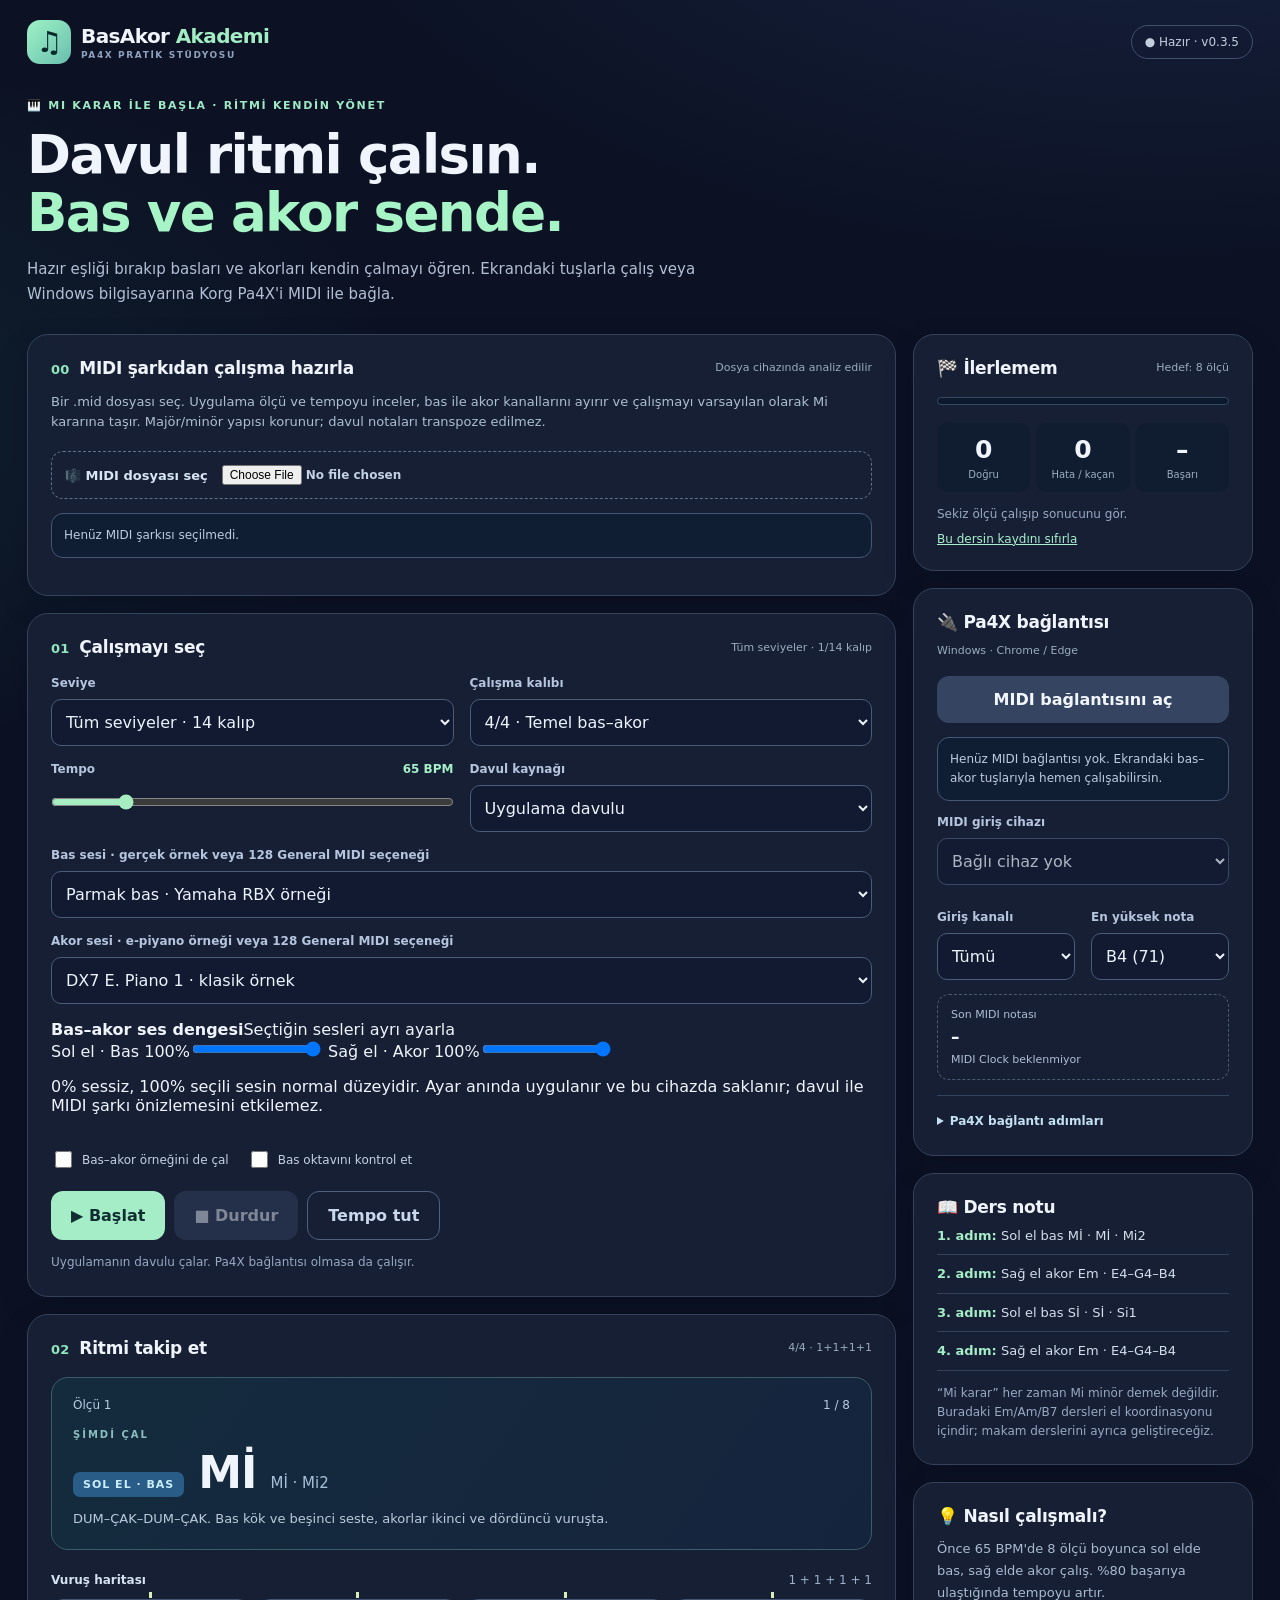
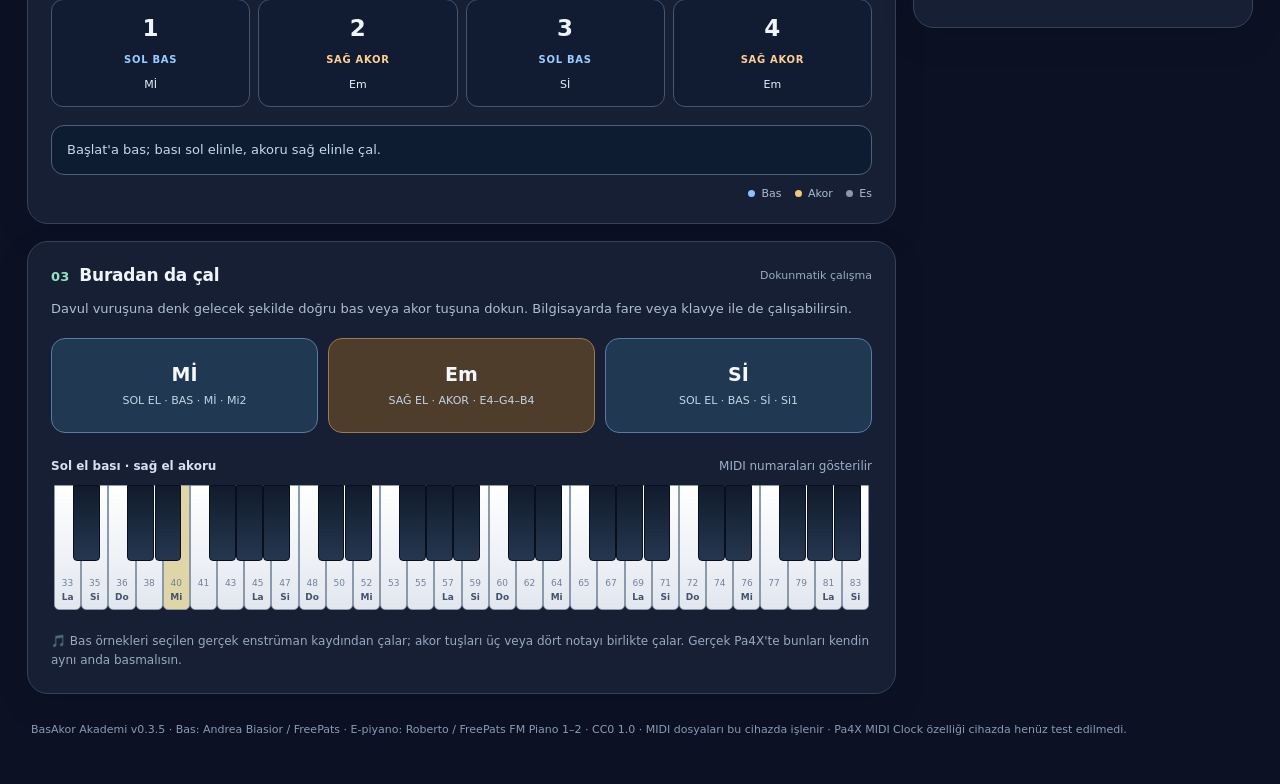
==== index.html @ 2de03264 "Add separate bass and chord volume controls" ====
<!doctype html>
<html lang="tr">
<head>
  <meta charset="utf-8">
  <meta name="viewport" content="width=device-width, initial-scale=1, viewport-fit=cover">
  <meta name="theme-color" content="#0c1224">
  <meta name="description" content="Korg Pa4X için Türkçe bas–akor eğitim uygulaması. Davul, akor, MIDI ve ritim çalışmaları.">
  <link rel="manifest" href="./manifest.webmanifest">
  <link rel="icon" href="./icon.svg" type="image/svg+xml">
  <link rel="stylesheet" href="./styles.css">
  <title>BasAkor Akademi | Bas–akor ve ritim çalış</title>
</head>
<body>
<div class="shell">
  <header class="topbar">
    <div class="brand"><div class="brand-icon" aria-hidden="true">♫</div><div>BasAkor <span>Akademi</span><small>PA4X PRATİK STÜDYOSU</small></div></div>
  <div class="pill" id="statusPill" role="status">● Hazır · v0.3.5</div>
  </header>
  <section class="hero">
    <div class="eyebrow">🎹 MI KARAR İLE BAŞLA · RİTMİ KENDİN YÖNET</div>
    <h1>Davul ritmi çalsın.<br><em>Bas ve akor sende.</em></h1>
    <p>Hazır eşliği bırakıp basları ve akorları kendin çalmayı öğren. Ekrandaki tuşlarla çalış veya Windows bilgisayarına Korg Pa4X'i MIDI ile bağla.</p>
  </section>

  <div class="appgrid">
    <main class="stack">
      <section class="panel midi-import" aria-labelledby="heading-import">
        <div class="section-head"><h2 id="heading-import"><span class="number">00</span> MIDI şarkıdan çalışma hazırla</h2><span class="hint">Dosya cihazında analiz edilir</span></div>
        <p class="subtle">Bir .mid dosyası seç. Uygulama ölçü ve tempoyu inceler, bas ile akor kanallarını ayırır ve çalışmayı varsayılan olarak Mi kararına taşır. Majör/minör yapısı korunur; davul notaları transpoze edilmez.</p>
        <label class="file-picker" for="midiFile"><span>🎼 MIDI dosyası seç</span><input id="midiFile" type="file" accept=".mid,.midi,audio/midi,audio/x-midi"></label>
        <p id="midiImportStatus" class="device-status" role="status">Henüz MIDI şarkısı seçilmedi.</p>
        <div id="midiAnalysis" class="midi-analysis" hidden>
          <div id="midiSummary" class="midi-summary"></div>
          <div id="midiPlayer" class="midi-player" hidden>
            <div class="section-head midi-player-head"><h3>MIDI şarkıyı dinle</h3><span id="midiPlayerChannelCount" class="hint">0/0 kanal açık</span></div>
            <div class="midi-player-controls"><button id="midiPlayerPlay" type="button" class="btn primary">▶ Çal</button><button id="midiPlayerPause" type="button" class="btn secondary" disabled>Ⅱ Duraklat</button><button id="midiPlayerStop" type="button" class="btn outline" disabled>■ Baştan</button></div>
            <label class="check midi-transpose"><input id="midiTransposePlayback" type="checkbox"><span id="midiTransposeLabel">Hedef karara transpoze dinle</span></label>
            <label class="midi-seek-label" for="midiSeek"><span>Şarkı konumu</span><strong id="midiTime" aria-live="off">0:00 / 0:00</strong></label>
            <input id="midiSeek" class="midi-seek" type="range" min="0" max="1000" step="1" value="0" disabled>
            <label class="field midi-rate" for="midiPlayerRate"><span>Çalma hızı</span><select id="midiPlayerRate"><option value="0.5">%50</option><option value="0.75">%75</option><option value="1" selected>Normal</option><option value="1.25">%125</option><option value="1.5">%150</option></select></label>
            <details class="midi-channel-details"><summary>Kanalları ve enstrümanları seç, tek başına dinle</summary>
              <div class="midi-channel-tools"><button id="midiPlayerAll" type="button" class="textbtn">Tüm kanallar</button><button id="midiPlayerPractice" type="button" class="textbtn">Bas + akor</button><button id="midiPlayerMute" type="button" class="textbtn">Sessize al</button></div>
              <div id="midiPlayerChannels" class="midi-player-channels"></div>
            </details>
            <p class="meta">Enstrüman seçimi yalnızca önizleme sesini değiştirir; MIDI dosyan ve çalışma notaları aynı kalır. Kanal 10 davul kanalıdır. Önizleme tarayıcıda sentezlenir.</p>
          </div>
          <p id="midiMappingHint" class="mapping-hint"></p>
          <div class="fields midi-map">
            <label class="field" for="midiBassChannel"><span>Bas kanalı</span><select id="midiBassChannel"></select></label>
            <label class="field" for="midiChordChannel"><span>Akor kaynağı</span><select id="midiChordChannel"></select></label>
            <label class="field" for="midiSourceKey"><span>Kaynak karar · tahmini</span><select id="midiSourceKey"></select></label>
            <label class="field" for="midiTargetKey"><span>Hedef karar</span><select id="midiTargetKey"></select></label>
            <label class="field" for="midiStartBar"><span>Başlangıç ölçüsü</span><select id="midiStartBar"></select></label>
            <label class="field" for="midiBarCount"><span>Döngü uzunluğu</span><select id="midiBarCount"><option value="1">1 ölçü</option><option value="2" selected>2 ölçü</option><option value="4">4 ölçü</option></select></label>
          </div>
          <button id="prepareMidiLesson" class="btn primary full">Mi karar çalışmasını hazırla</button>
          <div id="midiChannelSummary" class="channel-summary"></div>
        </div>
      </section>
      <section class="panel settings" aria-labelledby="heading-settings">
        <div class="section-head"><h2 id="heading-settings"><span class="number">01</span> Çalışmayı seç</h2><span class="hint" id="levelTag">Başlangıç</span></div>
        <div class="fields">
          <label class="field" for="levelGroup"><span>Seviye</span><select id="levelGroup"><option value="beginner">Başlangıç · temel</option><option value="meters">Orta · ritim kalıpları</option><option value="chords">İleri · akor geçişleri</option><option value="all" selected>Tüm seviyeler · 14 kalıp</option></select></label>
          <label class="field" for="lesson"><span>Çalışma kalıbı</span><select id="lesson"></select></label>
          <div class="field"><label for="bpm"><span>Tempo <strong id="tempoValue">65 BPM</strong></span></label><input type="range" id="bpm" min="45" max="160" step="1" value="65"></div>
          <label class="field" for="sync"><span>Davul kaynağı</span><select id="sync"><option value="app">Uygulama davulu</option><option value="clock">Pa4X davulu · MIDI Clock</option></select></label>
          <label class="field wide" for="bassTone"><span>Bas sesi · gerçek örnek veya 128 General MIDI seçeneği</span><select id="bassTone"><option value="finger">Parmak bas · Yamaha RBX örneği</option><option value="pick">Penayla bas · Yamaha RBX örneği</option></select></label>
          <label class="field wide" for="epianoTone"><span>Akor sesi · e-piyano örneği veya 128 General MIDI seçeneği</span><select id="epianoTone"><option value="ep1">DX7 E. Piano 1 · klasik örnek</option><option value="ep2">DX7 e-piyano · parlak örnek</option></select></label>
          <div class="volume-balance wide" role="group" aria-labelledby="volumeBalanceTitle">
            <div class="volume-balance-title"><strong id="volumeBalanceTitle">Bas–akor ses dengesi</strong><span>Seçtiğin sesleri ayrı ayarla</span></div>
            <div class="volume-balance-controls">
              <label class="volume-control" for="bassVolume"><span>Sol el · Bas <output id="bassVolumeValue" for="bassVolume">100%</output></span><input id="bassVolume" type="range" min="0" max="100" step="1" value="100" aria-label="Bas sesi düzeyi"></label>
              <label class="volume-control" for="chordVolume"><span>Sağ el · Akor <output id="chordVolumeValue" for="chordVolume">100%</output></span><input id="chordVolume" type="range" min="0" max="100" step="1" value="100" aria-label="Akor sesi düzeyi"></label>
            </div>
            <p>0% sessiz, 100% seçili sesin normal düzeyidir. Ayar anında uygulanır ve bu cihazda saklanır; davul ile MIDI şarkı önizlemesini etkilemez.</p>
          </div>
        </div>
        <div class="switches"><label class="check"><input id="demo" type="checkbox"><span>Bas–akor örneğini de çal</span></label><label class="check"><input id="strict" type="checkbox"><span>Bas oktavını kontrol et</span></label></div>
        <div class="transport"><button id="play" class="btn primary">▶ Başlat</button><button id="stop" class="btn secondary" disabled>■ Durdur</button><button id="tap" class="btn outline" title="Tempo ayarla">Tempo tut</button></div>
        <p class="meta" id="sourceHint">Uygulama kendi davulunu çalar. Ses için Başlat'a dokun.</p>
      </section>

      <section class="panel stage" aria-labelledby="heading-stage">
        <div class="section-head"><h2 id="heading-stage"><span class="number">02</span> Ritmi takip et</h2><span class="hint" id="meterTag">4/4 · Düz ritim</span></div>
        <div class="nowbox">
          <div class="nowhead"><span id="measure">Ölçü 1</span><span id="measureProgress">1 / 8</span></div>
          <div class="nextlabel">ŞİMDİ ÇAL</div>
          <div class="actionline"><span class="actiontype" id="actionType">BAS</span><strong id="actionNote">Mİ</strong><span class="actiondetail" id="actionDetail">E2</span></div>
          <p id="lessonDescription" class="nowdescription"></p>
        </div>
        <div class="barhead"><strong>Vuruş haritası</strong><span id="grouping">1 + 1 + 1 + 1</span></div>
        <div class="beatgrid" id="beats" aria-label="Ritim adımları"></div>
        <div class="feedback" id="feedback" role="status" aria-live="polite">Başlat'a bas; bası sol elinle, akoru sağ elinle çal.</div>
        <div class="legend"><span><i class="dot bassdot"></i> Bas</span><span><i class="dot chorddot"></i> Akor</span><span><i class="dot restdot"></i> Es</span></div>
      </section>

      <section class="panel pads" aria-labelledby="heading-pads">
        <div class="section-head"><h2 id="heading-pads"><span class="number">03</span> Buradan da çal</h2><span class="hint">Dokunmatik çalışma</span></div>
        <p class="subtle">Davul vuruşuna denk gelecek şekilde doğru bas veya akor tuşuna dokun. Bilgisayarda fare veya klavye ile de çalışabilirsin.</p>
        <div class="padgrid" id="pads"></div>
        <div class="barhead keyboardHead"><strong>Sol el bası · sağ el akoru</strong><span>MIDI numaraları gösterilir</span></div>
        <div class="keyboardwrap"><div id="keyboard" class="keyboard" aria-label="Piyano klavyesi görseli"></div></div>
        <p class="meta">🎵 Bas örnekleri seçilen gerçek enstrüman kaydından çalar; akor tuşları üç veya dört notayı birlikte çalar. Gerçek Pa4X'te bunları kendin aynı anda basmalısın.</p>
      </section>
    </main>

    <aside class="stack">
      <section class="panel performance" aria-labelledby="heading-progress">
        <div class="section-head"><h2 id="heading-progress">🏁 İlerlemem</h2><span class="hint" id="goal">Hedef: 8 ölçü</span></div>
        <div class="scorebar"><div id="progressFill" class="scorefill"></div></div>
        <div class="scoregrid"><div class="score"><strong id="success">0</strong><span>Doğru</span></div><div class="score"><strong id="mistakes">0</strong><span>Hata / kaçan</span></div><div class="score"><strong id="accuracy">–</strong><span>Başarı</span></div></div>
        <p id="completedMessage" class="meta">Sekiz ölçü çalışıp sonuçlarını gör.</p>
        <button id="reset" class="textbtn">Bu dersin kaydını sıfırla</button>
      </section>
      <section class="panel midi" aria-labelledby="heading-midi">
        <div class="section-head"><h2 id="heading-midi">🔌 Pa4X bağlantısı</h2><span class="hint">Windows · Chrome / Edge</span></div>
        <button id="connect" class="btn secondary full">MIDI bağlantısını aç</button>
        <div id="midiStatus" class="device-status">Henüz MIDI bağlantısı yok. Ekrandaki bas–akor tuşlarıyla hemen çalışabilirsin.</div>
        <label class="field" for="device"><span>MIDI giriş cihazı</span><select id="device" disabled><option value="">Bağlı cihaz yok</option></select></label>
        <div class="fields two"><label class="field" for="channel"><span>Giriş kanalı</span><select id="channel"><option value="all">Tümü</option></select></label><label class="field" for="maxnote"><span>En yüksek nota</span><select id="maxnote"><option value="71">B4 (71)</option><option value="76">E5 (76)</option><option value="83">B5 (83)</option><option value="127">Sınırsız</option></select></label></div>
        <div class="midimonitor"><span>Son MIDI notası</span><strong id="midiLast">–</strong><span id="clockStatus">MIDI Clock beklenmiyor</span></div>
        <details><summary>Pa4X bağlantı adımları</summary><ol><li>USB DEVICE (B tipi) portunu Windows bilgisayarına bağla.</li><li>Gerekirse Korg USB-MIDI sürücüsünü kur.</li><li>Bu sayfayı Chrome veya Edge'de HTTPS/localhost üzerinden aç.</li><li>“MIDI bağlantısını aç” seç, ardından Pa4X'te bas notalarını sol elinle, akorları sağ elinle çal.</li><li>Pa4X davulunu kullanacaksan <b>Global → MIDI → General Controls → Clock Send</b> seçeneğini etkinleştir. Cihaz her açıldığında yeniden kontrol et.</li><li>Yanlış kanal veya üst el notaları gelirse kanal ve en yüksek nota sınırını değiştir.</li></ol></details>
      </section>
      <section class="panel help" aria-labelledby="heading-help">
        <h2 id="heading-help">📖 Ders notu</h2>
        <ul class="instructions" id="instructions"></ul>
        <p class="meta">“Mi karar” her zaman Mi minör demek değildir. Buradaki Em/Am/B7 dersleri el koordinasyonu içindir; makam derslerini ayrıca geliştireceğiz.</p>
      </section>
      <section class="panel tips"><h2>💡 Nasıl çalışmalı?</h2><p>Önce 65 BPM'de 8 ölçü boyunca sol elde bas, sağ elde akor çalış. %80 başarıya ulaştığında tempoyu artır.</p></section>
    </aside>
  </div>
  <footer>BasAkor Akademi v0.3.5 · Bas: Andrea Biasior / FreePats · E-piyano: Roberto / FreePats FM Piano 1–2 · CC0 1.0 · MIDI dosyaları bu cihazda işlenir · Pa4X MIDI Clock özelliği cihazda henüz test edilmedi.</footer>
</div>
<script type="module" src="./app.mjs?v=0.3.5"></script>
</body>
</html>
---- styles.css ----
:root{font-family:Inter,ui-sans-serif,system-ui,-apple-system,BlinkMacSystemFont,"Segoe UI",sans-serif;color:#f0f4fc;background:#0c1224;font-synthesis:none}
*{box-sizing:border-box}html{scroll-behavior:smooth}body{margin:0;min-height:100vh;background:radial-gradient(ellipse 900px 500px at 91% -10%,rgba(64,95,165,.26),transparent),radial-gradient(ellipse 600px 350px at -15% 17%,rgba(36,131,122,.12),transparent),#0c1224}button,select,input{font:inherit}button{cursor:pointer}button:focus-visible,select:focus-visible,input:focus-visible,summary:focus-visible{outline:3px solid #9af3c2;outline-offset:3px}button:disabled{cursor:not-allowed;opacity:.48}
.shell{max-width:1270px;margin:auto;padding:20px 22px 35px}.topbar{display:flex;justify-content:space-between;align-items:center;gap:12px}.brand{display:flex;align-items:center;gap:10px;font-size:20px;font-weight:850;letter-spacing:-.6px}.brand span{color:#a3edc4}.brand small{display:block;font-size:9px;letter-spacing:1.6px;color:#8ea1be;margin-top:2px}.brand-icon{background:linear-gradient(135deg,#9ef3c5,#69beaf);color:#092a2a;border-radius:13px;display:grid;place-items:center;height:44px;width:44px;font-size:29px}.pill{border:1px solid #40516c;border-radius:30px;padding:9px 13px;color:#c2cedd;font-size:12px;white-space:nowrap}.pill.playing{border-color:#4f9b83;color:#9af3c2}.hero{padding:35px 0 26px;max-width:780px}.eyebrow{color:#9fe9c4;letter-spacing:1.7px;font-weight:800;font-size:11px;margin-bottom:14px}.hero h1{font-size:clamp(30px,5vw,53px);line-height:1.1;letter-spacing:-1.6px;margin:0}.hero h1 em{font-style:normal;color:#a7f4c7}.hero p{color:#b2bfd5;line-height:1.7;max-width:730px;font-size:15px;margin:14px 0 0}.appgrid{display:grid;grid-template-columns:minmax(0,1fr) 340px;gap:17px}.stack{display:flex;flex-direction:column;gap:17px;min-width:0}.panel{padding:23px;background:rgba(23,32,54,.94);border:1px solid #34425b;border-radius:21px;box-shadow:0 12px 30px rgba(3,9,22,.18)}.section-head{display:flex;justify-content:space-between;align-items:center;gap:12px;flex-wrap:wrap;margin-bottom:19px}.panel h2{font-size:17px;letter-spacing:-.25px;margin:0}.number{color:#90e5bd;font-size:13px;letter-spacing:.3px;margin-right:4px}.hint{font-size:11px;color:#9aacbf}.fields{display:grid;grid-template-columns:minmax(0,1fr) minmax(0,1fr);gap:16px}.fields .wide{grid-column:1/-1}.fields.two{margin-top:12px}.field{min-width:0;display:block}.field>span,.field label>span{display:flex;justify-content:space-between;color:#b5c5dd;font-size:12px;font-weight:650;margin-bottom:9px}.field strong{color:#a6efc9}.field select{width:100%;background:#111a30;border:1px solid #4b5c7a;border-radius:10px;color:#edf4ff;padding:12px 10px;min-height:47px}.field input[type=range]{display:block;width:100%;margin:18px 0;accent-color:#a6edc1}.switches{display:flex;gap:18px;flex-wrap:wrap;margin-top:17px}.check{display:flex;align-items:center;gap:7px;font-size:12px;color:#c4d1e5}.check input{accent-color:#9be4bc;width:17px;height:17px}.transport{display:flex;flex-wrap:wrap;gap:9px;margin-top:20px}.btn{border:0;border-radius:12px;padding:14px 20px;font-weight:800;display:inline-flex;justify-content:center;align-items:center;min-height:46px;gap:8px}.btn.primary{color:#102e32;background:#a5edc7}.btn.secondary{color:#f2f6ff;background:#344461}.btn.outline{background:transparent;color:#cad8ed;border:1px solid #50617e}.btn.full{width:100%}.meta{font-size:12px;color:#98a9c2;line-height:1.6;margin:13px 0 0}.subtle{font-size:13px;line-height:1.6;color:#adbed2;margin:-5px 0 18px}
.nowbox{background:linear-gradient(125deg,#142b3d,#15243d);border:1px solid #395e68;border-radius:17px;padding:20px 21px;margin-bottom:23px}.nowhead{display:flex;justify-content:space-between;color:#b8cce2;font-size:12px;margin-bottom:17px}.nextlabel{font-size:10px;font-weight:900;letter-spacing:2px;color:#8abfbd}.actionline{display:flex;align-items:baseline;gap:14px;flex-wrap:wrap;margin:7px 0}.actiontype{border-radius:7px;background:#295c86;color:#c9eeff;padding:6px 10px;font-size:11px;letter-spacing:1px;font-weight:800}.actiontype.chord{background:#65502d;color:#ffe2b2}.actiontype.rest{background:#3f4a62}.actionline strong{font-size:clamp(26px,4.4vw,44px);letter-spacing:-1px}.actiondetail{font-size:15px;color:#a6c0d9}.nowdescription{font-size:13px;line-height:1.65;color:#bbcbdd;margin:10px 0 0}.barhead{display:flex;justify-content:space-between;gap:10px;align-items:center;color:#d5e2f2;font-size:12px;margin:0 0 12px}.barhead span{color:#9eafc9}.beatgrid{display:grid;grid-template-columns:repeat(4,minmax(0,1fr));gap:8px}.beatgrid.long{grid-template-columns:repeat(var(--cols),minmax(0,1fr))}.beat{display:flex;flex-direction:column;align-items:center;justify-content:space-around;min-height:108px;padding:9px 4px;border-radius:12px;background:#111c33;border:1px solid #445673;text-align:center;position:relative;transition:background .13s,transform .13s,border-color .13s}.beat:before{content:"";position:absolute;top:-8px;left:0;right:0;margin:auto;width:1px;height:6px;background:#6d7d9c;opacity:.45}.beat.group-start:before{background:#d7efb7;width:3px;opacity:1}.beat .ord{font-size:23px;font-weight:850}.beat .type{font-weight:800;letter-spacing:.7px;font-size:10px;color:#9cacc9}.beat .note{font-size:11px;color:#e5effb}.beat.bass .type{color:#9cccff}.beat.chord .type{color:#ffcf91}.beat.rest{opacity:.55}.beat.active{transform:translateY(-3px);border-color:#a9f2d3;background:#28455c}.beat.hit{box-shadow:inset 0 0 0 2px rgba(166,241,194,.65)}.beat.miss{box-shadow:inset 0 0 0 2px rgba(254,131,111,.54)}.feedback{border:1px solid #4e607b;background:#0e1c31;padding:14px 15px;border-radius:13px;color:#c7d7eb;font-size:13px;line-height:1.55;min-height:50px;margin-top:18px}.feedback.good{border-color:#368c70;color:#a4f7c7}.feedback.bad{border-color:#b66b65;color:#ffccbf}.legend{display:flex;justify-content:flex-end;gap:13px;margin-top:12px;font-size:11px;color:#abbcd3}.dot{display:inline-block;width:7px;height:7px;border-radius:50%;margin-right:3px}.bassdot{background:#8cbfff}.chorddot{background:#f9c47d}.restdot{background:#8b97ae}
.padgrid{display:grid;grid-template-columns:repeat(3,minmax(0,1fr));gap:10px}.pad{display:flex;flex-direction:column;justify-content:center;align-items:center;gap:9px;min-height:95px;border:1px solid #557ca5;border-radius:14px;color:#f5f9ff;background:#213852;font-size:19px;font-weight:850;touch-action:manipulation;transition:transform .12s}.pad:active{transform:scale(.96)}.pad.chord{background:#4e3d2b;border-color:#9b7a4d}.pad small{font-size:11px;color:#c4d4e5;font-weight:500;max-width:95%;text-align:center}.keyboardHead{margin:26px 0 12px}.keyboardwrap{overflow-x:auto;padding:0 3px 9px}.keyboard{display:flex;position:relative;height:125px;min-width:620px;user-select:none;touch-action:pan-x}.key.white{position:relative;background:linear-gradient(#fff,#e2e7ef);border:1px solid #8a99ac;border-radius:0 0 5px 5px;flex:1;min-width:17px;color:#44526e;z-index:0}.key.black{position:absolute;z-index:2;top:0;height:76px;width:3.3%;background:linear-gradient(#111b2c,#25374f);border:1px solid #080f1f;border-radius:0 0 4px 4px;pointer-events:none}.key.white.on{background:#a4eaca}.key.black.on{background:#3b9d89}.key.white.expect{background:#dfd5a7}.key.black.expect{background:#b98751}.key-label{position:absolute;bottom:7px;left:1px;right:1px;text-align:center;font-size:9px;font-weight:800}.key-id{position:absolute;bottom:21px;left:0;right:0;text-align:center;font-size:9px;color:#71819c}
.scorebar{height:8px;border-radius:99px;overflow:hidden;background:#0c182c;border:1px solid #354861}.scorefill{height:100%;width:0%;background:linear-gradient(90deg,#399b8b,#a4eaba);transition:width .2s}.scoregrid{display:grid;grid-template-columns:repeat(3,1fr);gap:6px;margin:18px 0 10px}.score{text-align:center;padding:12px 4px;background:#101d31;border-radius:10px}.score strong{display:block;font-size:25px;font-variant-numeric:tabular-nums}.score span{display:block;font-size:10px;color:#9dacbf;margin-top:5px}.textbtn{border:0;padding:8px 0 0;background:none;color:#a9efcc;font-size:12px;text-decoration:underline}.device-status{margin:14px 0;border-radius:12px;border:1px solid #465775;background:#101e33;color:#bfcbdf;padding:12px;font-size:12px;line-height:1.6}.midi .field{margin:13px 0 0}.midimonitor{border:1px dashed #4b5971;border-radius:12px;margin-top:14px;padding:13px;display:flex;flex-direction:column;gap:6px}.midimonitor span{font-size:11px;color:#aebed5}.midimonitor strong{font-size:17px}details{margin-top:15px;border-top:1px solid #33425d;padding-top:15px;color:#bbcbdb;font-size:12px;line-height:1.7}summary{cursor:pointer;font-weight:750;color:#c4e1f4}details ol{padding-left:19px}details li{margin:7px 0}.instructions{list-style:none;padding:0;margin:0}.instructions li{font-size:13px;padding:9px 0;border-bottom:1px solid #34415a;color:#d3dfec;line-height:1.5}.instructions .highlight{color:#a5edc6;font-weight:800}.tips p{color:#aabbd1;font-size:13px;line-height:1.7;margin:12px 0 0}footer{font-size:11px;color:#879bb6;margin:27px 4px 10px;line-height:1.6}
@media(max-width:970px){.appgrid{grid-template-columns:1fr}.appgrid>.stack:last-child{display:grid;grid-template-columns:repeat(2,minmax(0,1fr));align-items:start}.midi{grid-row:span 2}}
@media(max-width:650px){.shell{padding:16px 12px 25px}.hero{padding:30px 0 22px}.hero p{font-size:13px}.panel{padding:18px;border-radius:17px}.fields{grid-template-columns:1fr}.fields.two{grid-template-columns:repeat(2,minmax(0,1fr))}.appgrid>.stack:last-child{display:flex}.transport .btn{flex:1;padding:12px 11px;font-size:12px}.beatgrid{gap:5px}.beat{min-height:92px;padding:7px 1px}.beat .ord{font-size:17px}.beat .note{font-size:9px}.beat .type{font-size:8px}.beatgrid.long{gap:3px}.beatgrid.long .beat{border-radius:7px;min-height:85px}.beatgrid.long .beat .ord{font-size:12px}.beatgrid.long .beat .note,.beatgrid.long .beat .type{font-size:8px}.pad{min-height:85px;font-size:17px}.pill{font-size:10px}.brand{font-size:17px}}
@media(prefers-reduced-motion:reduce){*,*:before,*:after{transition:none!important;animation:none!important}}
@media(max-width:650px){.beatgrid.extra-long{grid-template-columns:repeat(6,minmax(0,1fr))}}
.file-picker{display:flex;align-items:center;gap:14px;flex-wrap:wrap;border:1px dashed #61718a;border-radius:12px;padding:13px;color:#d8e5f5;font-size:13px;font-weight:750}
.file-picker input{max-width:100%;color:#c4d1e5;font-size:12px}
.midi-map{margin:15px 0}
.midi-analysis[hidden]{display:none}
.midi-summary,.mapping-hint{border:1px solid #465775;border-radius:12px;background:#101e33;color:#cbd8eb;padding:12px;font-size:12px;line-height:1.6;margin:12px 0}
.mapping-hint{border-color:#557963;color:#bce5cb}
.channel-summary{display:grid;grid-template-columns:repeat(2,minmax(0,1fr));gap:6px;margin-top:12px;max-height:190px;overflow:auto}
.channel-row{padding:8px 9px;background:#101d31;border:1px solid #34445e;border-radius:8px;color:#aebed3;font-size:10px;line-height:1.4}
.device-status.good{border-color:#368c70;color:#a4f7c7}
.device-status.bad{border-color:#b66b65;color:#ffccbf}
.device-status.warn{border-color:#a98948;color:#f6db9f}
.midi-player{margin:14px 0;padding:16px;border:1px solid #45627a;border-radius:14px;background:#102136}
.midi-player-head{margin:0 0 12px}.midi-player h3{margin:0;color:#e9f2ff;font-size:15px}
.midi-player-controls{display:flex;gap:8px;flex-wrap:wrap}.midi-player-controls .btn{flex:1 1 auto;padding:10px 12px;min-height:42px}
.midi-transpose{margin:12px 0 6px}
.midi-seek-label{display:flex;justify-content:space-between;gap:8px;margin:14px 0 4px;color:#b8c9dc;font-size:12px}.midi-seek-label strong{color:#dce9f8;font-variant-numeric:tabular-nums}
.midi-seek{width:100%;margin:4px 0 12px;accent-color:#9fe9c4}.midi-rate{max-width:220px}.midi-rate select{min-height:40px;padding:8px 10px}
.midi-channel-details{margin-top:12px;color:#c8d7e9;font-size:12px}.midi-channel-details summary{cursor:pointer;font-weight:700}
.midi-channel-tools{display:flex;gap:10px;flex-wrap:wrap;margin:8px 0}.midi-channel-tools .textbtn{padding:6px 0;font-size:11px}
.midi-player-channels{display:grid;grid-template-columns:repeat(2,minmax(0,1fr));gap:7px;max-height:220px;overflow:auto}
.midi-player-channel{display:flex;align-items:center;justify-content:space-between;gap:8px;padding:7px 8px;border:1px solid #354860;border-radius:9px;background:#0d1a2d}
.midi-player-channel-label{display:flex;align-items:center;gap:7px;min-width:0;color:#b8c8dd;font-size:11px}.midi-player-channel-label input{accent-color:#9fe9c4;flex:none}
.midi-player-instrument{width:min(42%,175px);min-width:118px;min-height:34px;padding:5px 6px;background:#111a30;border:1px solid #465775;border-radius:7px;color:#e5effb;font-size:11px}
.midi-solo{border:1px solid #52647c;border-radius:7px;padding:4px 7px;background:#1b2b42;color:#e2edfa;font-size:10px;font-weight:800;cursor:pointer}
.beatgrid.song-grid{grid-template-columns:repeat(8,minmax(0,1fr))}
.beatgrid.song-grid .beat{min-height:78px}
@media(max-width:650px){.file-picker{align-items:stretch;flex-direction:column;gap:10px}.file-picker input{width:100%}.channel-summary,.midi-player-channels{grid-template-columns:1fr}.midi-player-controls .btn{flex:1 1 30%;padding:9px 6px;font-size:11px}.midi-player-channel{display:grid;grid-template-columns:minmax(0,1fr) auto}.midi-player-channel-label{grid-column:1/-1}.midi-player-instrument{grid-column:1;width:100%;min-width:0}.midi-solo{grid-column:2;grid-row:2}.beatgrid.song-grid{grid-template-columns:repeat(4,minmax(0,1fr))}}
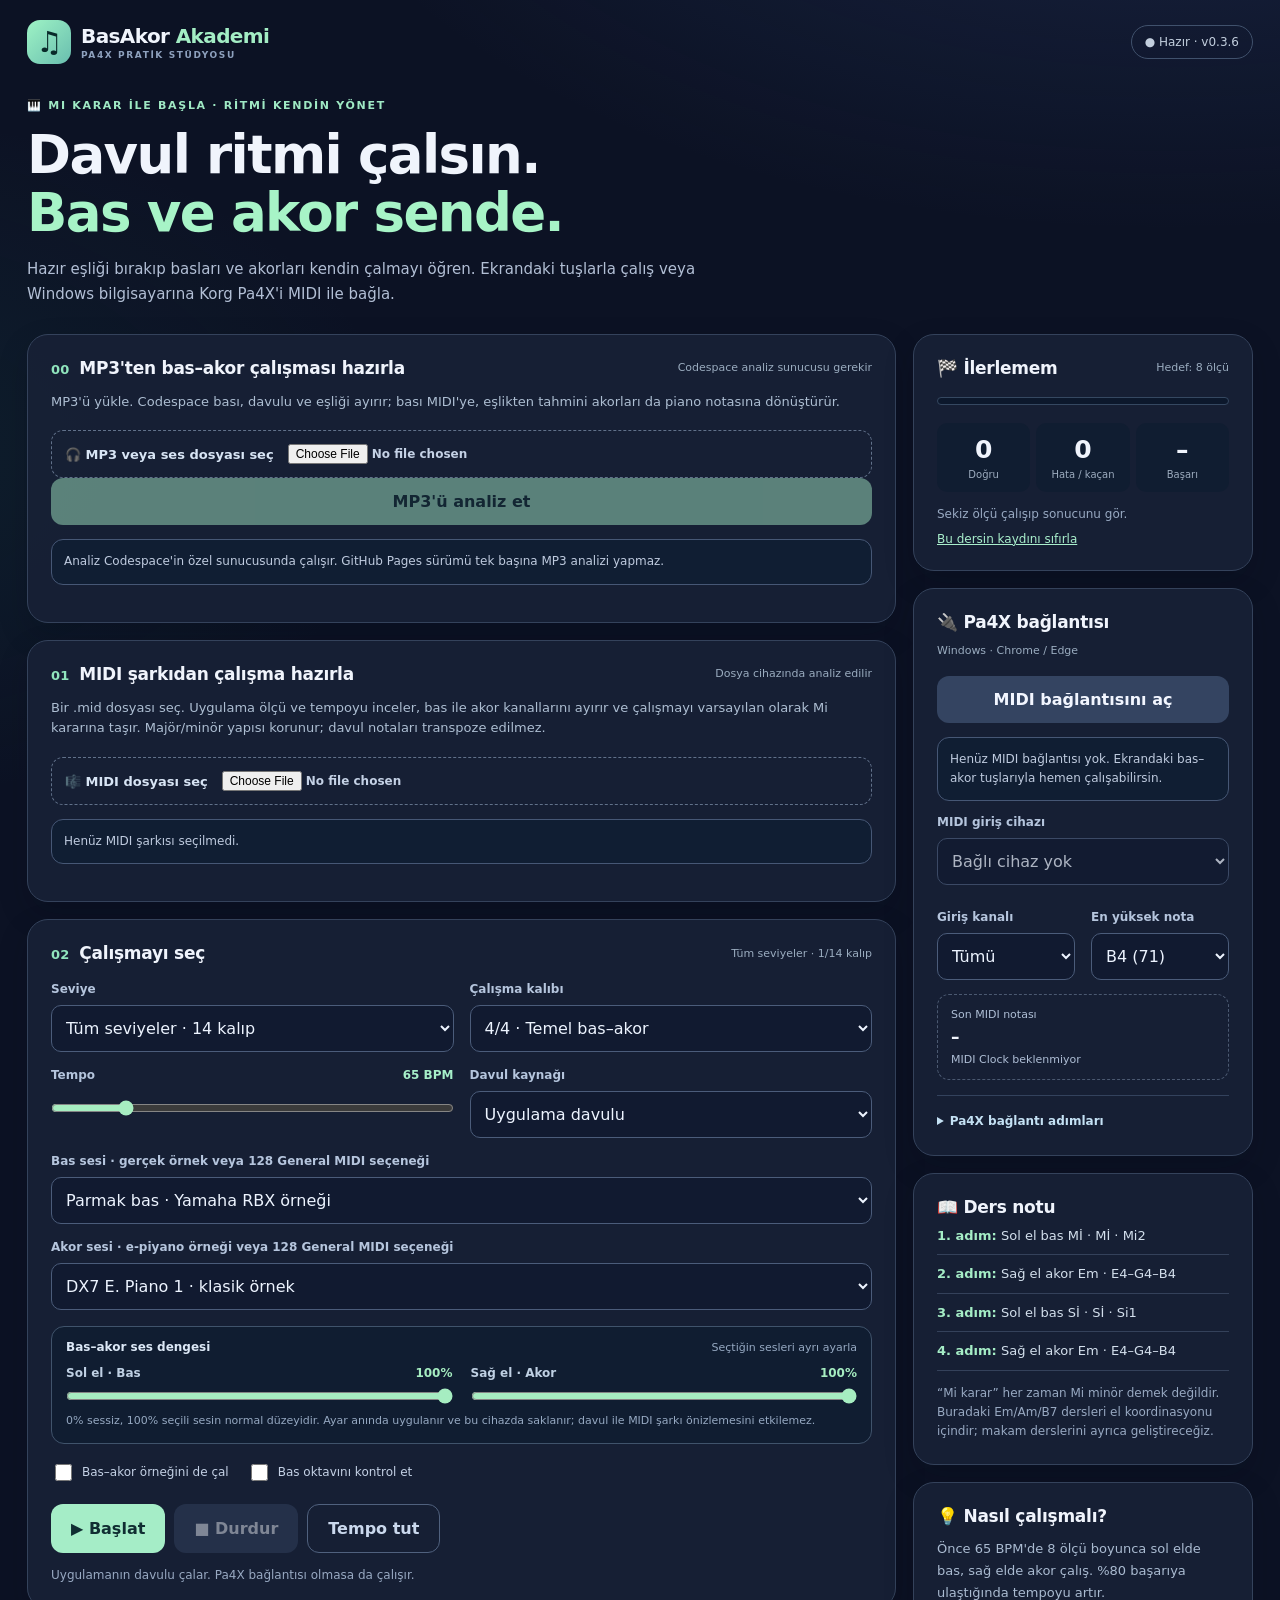
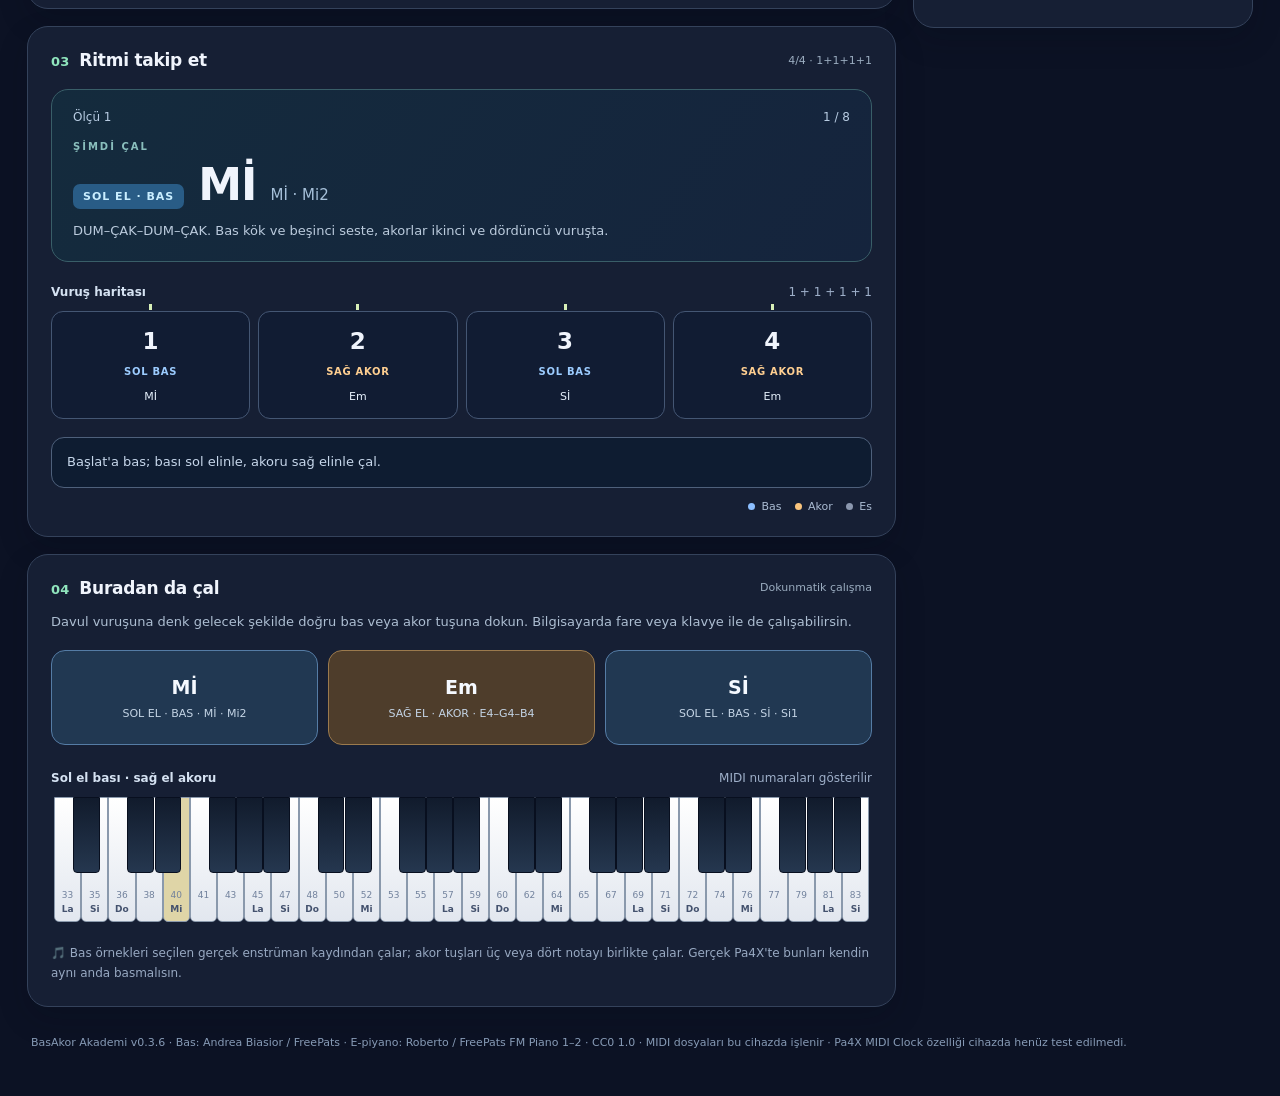
==== commit 8fe12088: "Add MP3 analysis panel to the app" ====
--- a/index.html
+++ b/index.html
@@ -14,7 +14,7 @@
 <div class="shell">
   <header class="topbar">
     <div class="brand"><div class="brand-icon" aria-hidden="true">♫</div><div>BasAkor <span>Akademi</span><small>PA4X PRATİK STÜDYOSU</small></div></div>
-  <div class="pill" id="statusPill" role="status">● Hazır · v0.3.5</div>
+  <div class="pill" id="statusPill" role="status">● Hazır · v0.3.6</div>
   </header>
   <section class="hero">
     <div class="eyebrow">🎹 MI KARAR İLE BAŞLA · RİTMİ KENDİN YÖNET</div>
@@ -24,8 +24,32 @@
 
   <div class="appgrid">
     <main class="stack">
+      <section class="panel mp3-import" aria-labelledby="heading-mp3">
+        <div class="section-head"><h2 id="heading-mp3"><span class="number">00</span> MP3'ten bas–akor çalışması hazırla</h2><span id="audioServiceLabel" class="hint">Codespace analiz sunucusu gerekir</span></div>
+        <p class="subtle">MP3'ü yükle. Codespace bası, davulu ve eşliği ayırır; bası MIDI'ye, eşlikten tahmini akorları da piano notasına dönüştürür.</p>
+        <label class="file-picker" for="audioFile"><span>🎧 MP3 veya ses dosyası seç</span><input id="audioFile" type="file" accept=".mp3,.wav,.flac,.m4a,.aac,.ogg,audio/mpeg,audio/wav,audio/flac,audio/mp4,audio/ogg"></label>
+        <button id="analyzeAudio" type="button" class="btn primary full" disabled>MP3'ü analiz et</button>
+        <p id="audioAnalysisStatus" class="device-status" role="status">Analiz Codespace'in özel sunucusunda çalışır. GitHub Pages sürümü tek başına MP3 analizi yapmaz.</p>
+        <div id="audioProgressArea" class="audio-progress" hidden>
+          <div class="audio-progress-head"><strong id="audioStage">Bekleniyor</strong><span id="audioProgressText">0%</span></div>
+          <progress id="audioProgress" max="100" value="0"></progress>
+          <p id="audioProgressHint" class="meta">Ses ayrıştırma işlemi birkaç dakika sürebilir.</p>
+        </div>
+        <div id="audioResults" class="audio-results" hidden>
+          <div id="audioSummary" class="audio-summary"></div>
+          <button id="audioLoadPractice" type="button" class="btn primary full">🎹 Bas + tahmini akor çalışmasını aç</button>
+          <div class="audio-downloads">
+            <a id="downloadBassWav" class="audio-download" download>Bas WAV</a>
+            <a id="downloadBassMidi" class="audio-download" download>Bas MIDI</a>
+            <a id="downloadChords" class="audio-download" download>Akor listesi</a>
+            <a id="downloadReport" class="audio-download" download>Analiz raporu</a>
+          </div>
+          <details class="audio-chords"><summary>İlk akor tahminleri</summary><ol id="audioChordPreview"></ol></details>
+          <p class="meta">Akor, BPM ve ölçü otomatik tahmindir; kesin nota dökümü değildir. Yükleme ve geçici sonuçlar bu Codespace'te kalır.</p>
+        </div>
+      </section>
       <section class="panel midi-import" aria-labelledby="heading-import">
-        <div class="section-head"><h2 id="heading-import"><span class="number">00</span> MIDI şarkıdan çalışma hazırla</h2><span class="hint">Dosya cihazında analiz edilir</span></div>
+        <div class="section-head"><h2 id="heading-import"><span class="number">01</span> MIDI şarkıdan çalışma hazırla</h2><span class="hint">Dosya cihazında analiz edilir</span></div>
         <p class="subtle">Bir .mid dosyası seç. Uygulama ölçü ve tempoyu inceler, bas ile akor kanallarını ayırır ve çalışmayı varsayılan olarak Mi kararına taşır. Majör/minör yapısı korunur; davul notaları transpoze edilmez.</p>
         <label class="file-picker" for="midiFile"><span>🎼 MIDI dosyası seç</span><input id="midiFile" type="file" accept=".mid,.midi,audio/midi,audio/x-midi"></label>
         <p id="midiImportStatus" class="device-status" role="status">Henüz MIDI şarkısı seçilmedi.</p>
@@ -58,7 +82,7 @@
         </div>
       </section>
       <section class="panel settings" aria-labelledby="heading-settings">
-        <div class="section-head"><h2 id="heading-settings"><span class="number">01</span> Çalışmayı seç</h2><span class="hint" id="levelTag">Başlangıç</span></div>
+        <div class="section-head"><h2 id="heading-settings"><span class="number">02</span> Çalışmayı seç</h2><span class="hint" id="levelTag">Başlangıç</span></div>
         <div class="fields">
           <label class="field" for="levelGroup"><span>Seviye</span><select id="levelGroup"><option value="beginner">Başlangıç · temel</option><option value="meters">Orta · ritim kalıpları</option><option value="chords">İleri · akor geçişleri</option><option value="all" selected>Tüm seviyeler · 14 kalıp</option></select></label>
           <label class="field" for="lesson"><span>Çalışma kalıbı</span><select id="lesson"></select></label>
@@ -81,7 +105,7 @@
       </section>
 
       <section class="panel stage" aria-labelledby="heading-stage">
-        <div class="section-head"><h2 id="heading-stage"><span class="number">02</span> Ritmi takip et</h2><span class="hint" id="meterTag">4/4 · Düz ritim</span></div>
+        <div class="section-head"><h2 id="heading-stage"><span class="number">03</span> Ritmi takip et</h2><span class="hint" id="meterTag">4/4 · Düz ritim</span></div>
         <div class="nowbox">
           <div class="nowhead"><span id="measure">Ölçü 1</span><span id="measureProgress">1 / 8</span></div>
           <div class="nextlabel">ŞİMDİ ÇAL</div>
@@ -95,7 +119,7 @@
       </section>
 
       <section class="panel pads" aria-labelledby="heading-pads">
-        <div class="section-head"><h2 id="heading-pads"><span class="number">03</span> Buradan da çal</h2><span class="hint">Dokunmatik çalışma</span></div>
+        <div class="section-head"><h2 id="heading-pads"><span class="number">04</span> Buradan da çal</h2><span class="hint">Dokunmatik çalışma</span></div>
         <p class="subtle">Davul vuruşuna denk gelecek şekilde doğru bas veya akor tuşuna dokun. Bilgisayarda fare veya klavye ile de çalışabilirsin.</p>
         <div class="padgrid" id="pads"></div>
         <div class="barhead keyboardHead"><strong>Sol el bası · sağ el akoru</strong><span>MIDI numaraları gösterilir</span></div>
@@ -129,8 +153,8 @@
       <section class="panel tips"><h2>💡 Nasıl çalışmalı?</h2><p>Önce 65 BPM'de 8 ölçü boyunca sol elde bas, sağ elde akor çalış. %80 başarıya ulaştığında tempoyu artır.</p></section>
     </aside>
   </div>
-  <footer>BasAkor Akademi v0.3.5 · Bas: Andrea Biasior / FreePats · E-piyano: Roberto / FreePats FM Piano 1–2 · CC0 1.0 · MIDI dosyaları bu cihazda işlenir · Pa4X MIDI Clock özelliği cihazda henüz test edilmedi.</footer>
+  <footer>BasAkor Akademi v0.3.6 · Bas: Andrea Biasior / FreePats · E-piyano: Roberto / FreePats FM Piano 1–2 · CC0 1.0 · MIDI dosyaları bu cihazda işlenir · Pa4X MIDI Clock özelliği cihazda henüz test edilmedi.</footer>
 </div>
-<script type="module" src="./app.mjs?v=0.3.5"></script>
+<script type="module" src="./app.mjs?v=0.3.6"></script>
 </body>
 </html>
--- a/styles.css
+++ b/styles.css
@@ -23,6 +23,11 @@
 .midi-player-head{margin:0 0 12px}.midi-player h3{margin:0;color:#e9f2ff;font-size:15px}
 .midi-player-controls{display:flex;gap:8px;flex-wrap:wrap}.midi-player-controls .btn{flex:1 1 auto;padding:10px 12px;min-height:42px}
 .midi-transpose{margin:12px 0 6px}
+.volume-balance{padding:13px 14px;border:1px solid #40536b;border-radius:13px;background:#101d31}
+.volume-balance-title{display:flex;justify-content:space-between;align-items:baseline;gap:10px;color:#dce8f6;font-size:12px}.volume-balance-title span,.volume-balance p{color:#96a9c2;font-size:11px}
+.volume-balance-controls{display:grid;grid-template-columns:repeat(2,minmax(0,1fr));gap:18px}
+.volume-control{display:block;min-width:0;margin-top:12px}.volume-control>span{display:flex;justify-content:space-between;gap:8px;margin-bottom:4px;color:#bfd0e3;font-size:12px;font-weight:700}.volume-control output{color:#a6edc1;font-variant-numeric:tabular-nums}.volume-control input{display:block;width:100%;margin:8px 0 0;accent-color:#a6edc1;touch-action:pan-y}
+.volume-balance p{line-height:1.5;margin:9px 0 0}
 .midi-seek-label{display:flex;justify-content:space-between;gap:8px;margin:14px 0 4px;color:#b8c9dc;font-size:12px}.midi-seek-label strong{color:#dce9f8;font-variant-numeric:tabular-nums}
 .midi-seek{width:100%;margin:4px 0 12px;accent-color:#9fe9c4}.midi-rate{max-width:220px}.midi-rate select{min-height:40px;padding:8px 10px}
 .midi-channel-details{margin-top:12px;color:#c8d7e9;font-size:12px}.midi-channel-details summary{cursor:pointer;font-weight:700}
@@ -34,4 +39,4 @@
 .midi-solo{border:1px solid #52647c;border-radius:7px;padding:4px 7px;background:#1b2b42;color:#e2edfa;font-size:10px;font-weight:800;cursor:pointer}
 .beatgrid.song-grid{grid-template-columns:repeat(8,minmax(0,1fr))}
 .beatgrid.song-grid .beat{min-height:78px}
-@media(max-width:650px){.file-picker{align-items:stretch;flex-direction:column;gap:10px}.file-picker input{width:100%}.channel-summary,.midi-player-channels{grid-template-columns:1fr}.midi-player-controls .btn{flex:1 1 30%;padding:9px 6px;font-size:11px}.midi-player-channel{display:grid;grid-template-columns:minmax(0,1fr) auto}.midi-player-channel-label{grid-column:1/-1}.midi-player-instrument{grid-column:1;width:100%;min-width:0}.midi-solo{grid-column:2;grid-row:2}.beatgrid.song-grid{grid-template-columns:repeat(4,minmax(0,1fr))}}
+@media(max-width:650px){.file-picker{align-items:stretch;flex-direction:column;gap:10px}.file-picker input{width:100%}.channel-summary,.midi-player-channels{grid-template-columns:1fr}.volume-balance-controls{grid-template-columns:1fr;gap:3px}.midi-player-controls .btn{flex:1 1 30%;padding:9px 6px;font-size:11px}.midi-player-channel{display:grid;grid-template-columns:minmax(0,1fr) auto}.midi-player-channel-label{grid-column:1/-1}.midi-player-instrument{grid-column:1;width:100%;min-width:0}.midi-solo{grid-column:2;grid-row:2}.beatgrid.song-grid{grid-template-columns:repeat(4,minmax(0,1fr))}}
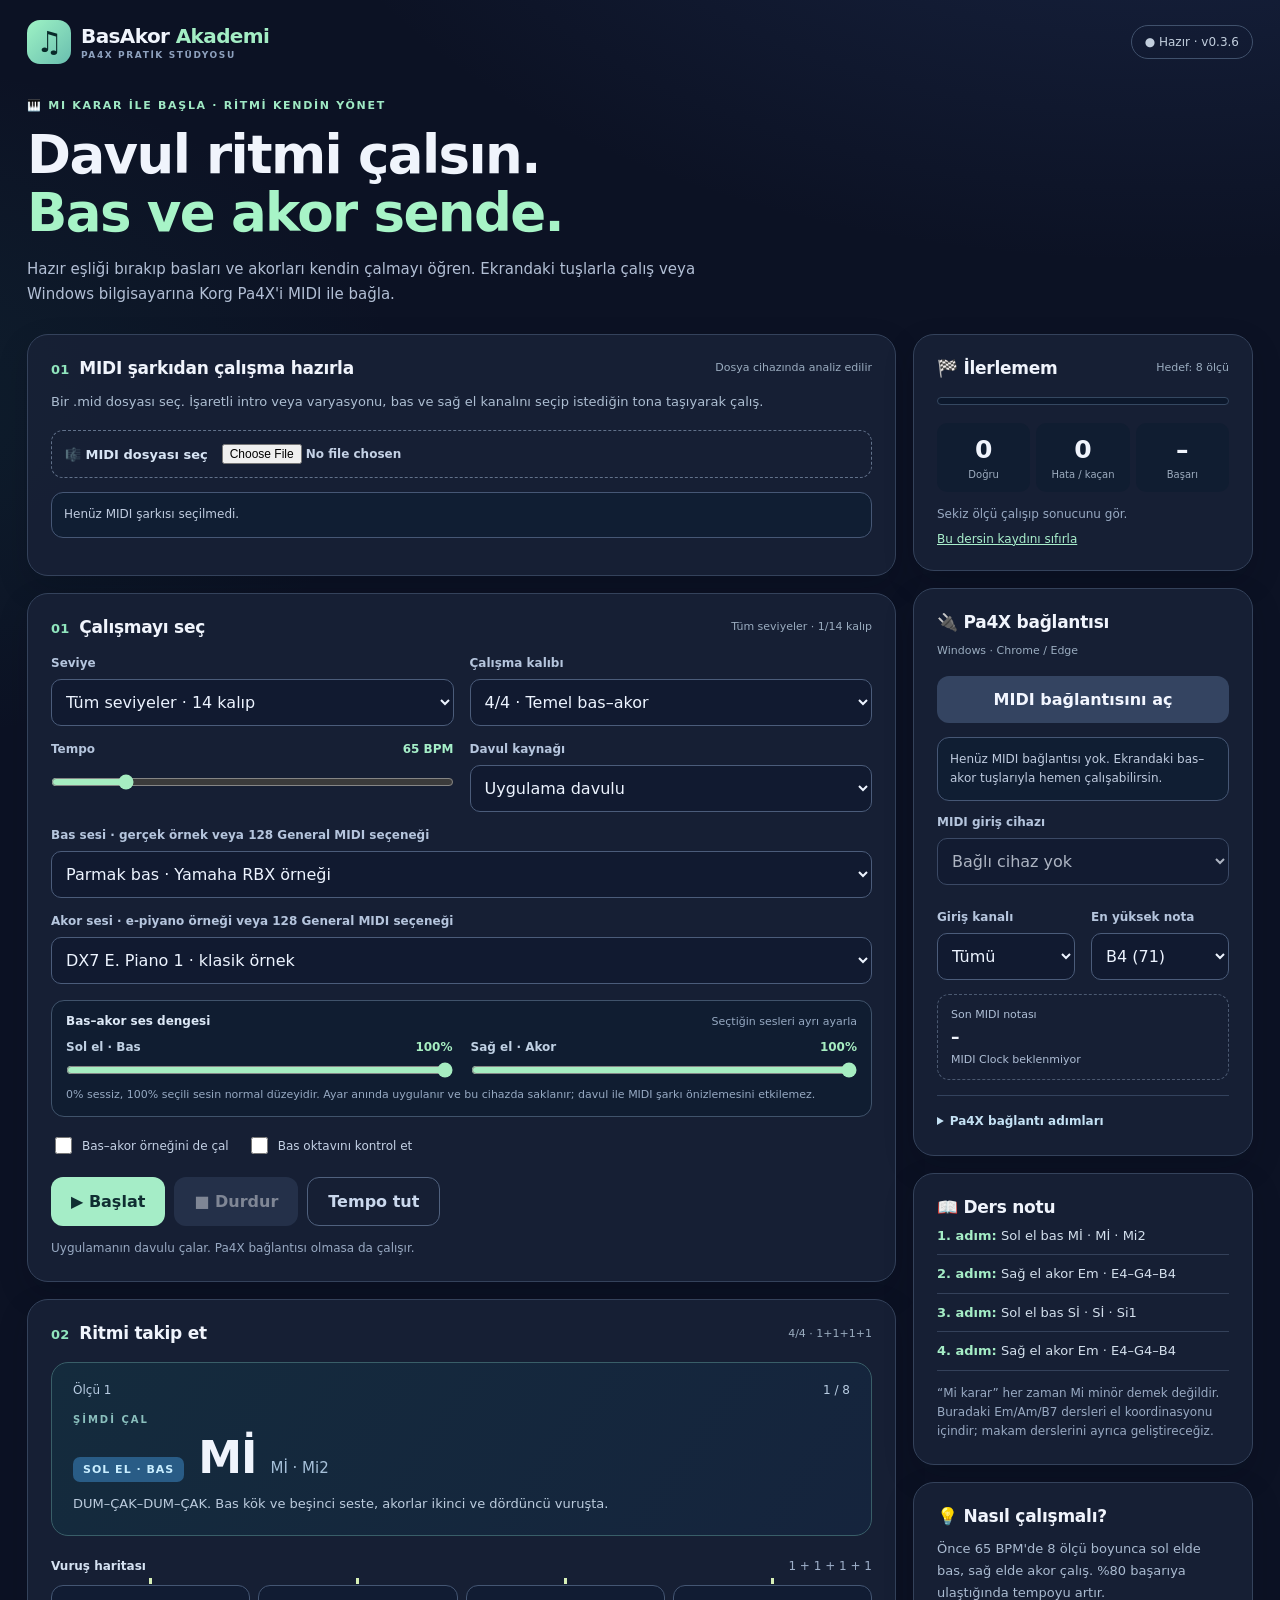
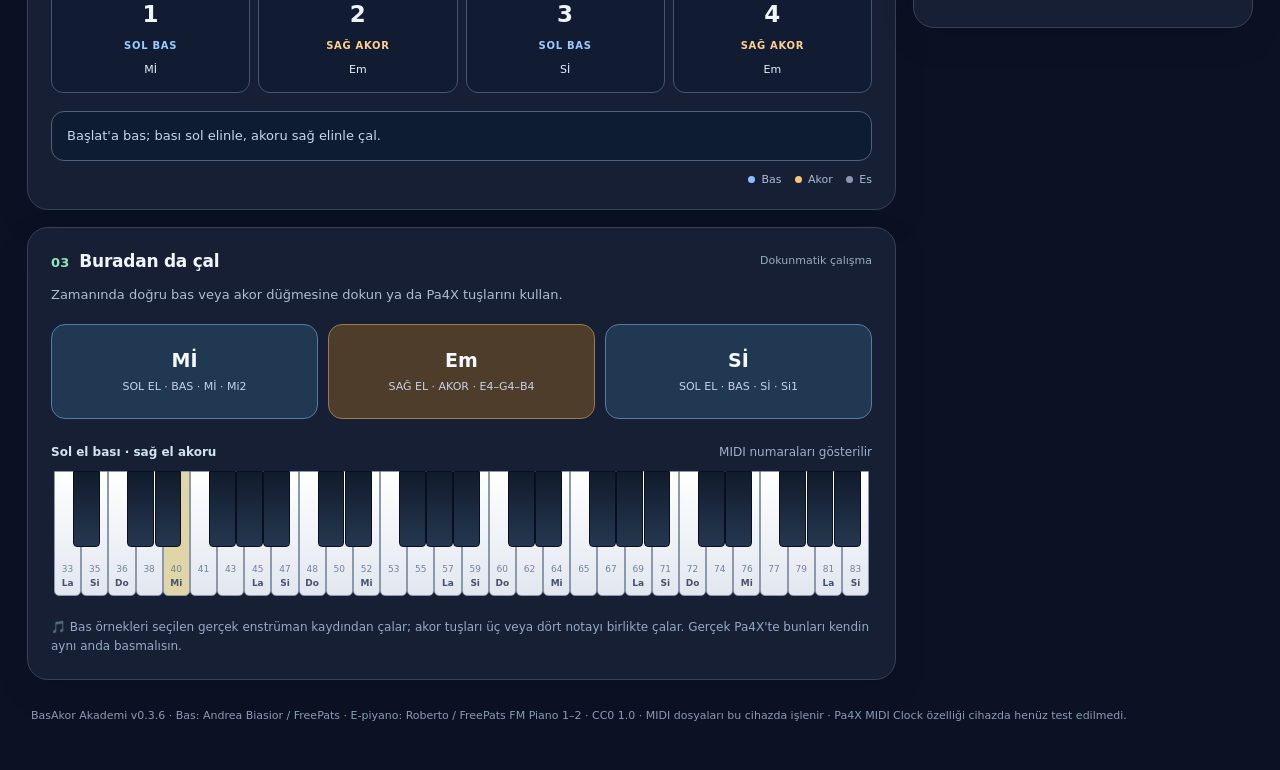
==== commit b10673ae: "Remove section 00: MP3 audio analysis (cleanup) - Delete MP3 audio analysis section from basakor-aka" ====
--- a/index.html
+++ b/index.html
@@ -24,65 +24,44 @@
 
   <div class="appgrid">
     <main class="stack">
-      <section class="panel mp3-import" aria-labelledby="heading-mp3">
-        <div class="section-head"><h2 id="heading-mp3"><span class="number">00</span> MP3'ten bas–akor çalışması hazırla</h2><span id="audioServiceLabel" class="hint">Codespace analiz sunucusu gerekir</span></div>
-        <p class="subtle">MP3'ü yükle. Codespace bası, davulu ve eşliği ayırır; bası MIDI'ye, eşlikten tahmini akorları da piano notasına dönüştürür.</p>
-        <label class="file-picker" for="audioFile"><span>🎧 MP3 veya ses dosyası seç</span><input id="audioFile" type="file" accept=".mp3,.wav,.flac,.m4a,.aac,.ogg,audio/mpeg,audio/wav,audio/flac,audio/mp4,audio/ogg"></label>
-        <button id="analyzeAudio" type="button" class="btn primary full" disabled>MP3'ü analiz et</button>
-        <p id="audioAnalysisStatus" class="device-status" role="status">Analiz Codespace'in özel sunucusunda çalışır. GitHub Pages sürümü tek başına MP3 analizi yapmaz.</p>
-        <div id="audioProgressArea" class="audio-progress" hidden>
-          <div class="audio-progress-head"><strong id="audioStage">Bekleniyor</strong><span id="audioProgressText">0%</span></div>
-          <progress id="audioProgress" max="100" value="0"></progress>
-          <p id="audioProgressHint" class="meta">Ses ayrıştırma işlemi birkaç dakika sürebilir.</p>
-        </div>
-        <div id="audioResults" class="audio-results" hidden>
-          <div id="audioSummary" class="audio-summary"></div>
-          <button id="audioLoadPractice" type="button" class="btn primary full">🎹 Bas + tahmini akor çalışmasını aç</button>
-          <div class="audio-downloads">
-            <a id="downloadBassWav" class="audio-download" download>Bas WAV</a>
-            <a id="downloadBassMidi" class="audio-download" download>Bas MIDI</a>
-            <a id="downloadChords" class="audio-download" download>Akor listesi</a>
-            <a id="downloadReport" class="audio-download" download>Analiz raporu</a>
-          </div>
-          <details class="audio-chords"><summary>İlk akor tahminleri</summary><ol id="audioChordPreview"></ol></details>
-          <p class="meta">Akor, BPM ve ölçü otomatik tahmindir; kesin nota dökümü değildir. Yükleme ve geçici sonuçlar bu Codespace'te kalır.</p>
-        </div>
-      </section>
       <section class="panel midi-import" aria-labelledby="heading-import">
         <div class="section-head"><h2 id="heading-import"><span class="number">01</span> MIDI şarkıdan çalışma hazırla</h2><span class="hint">Dosya cihazında analiz edilir</span></div>
-        <p class="subtle">Bir .mid dosyası seç. Uygulama ölçü ve tempoyu inceler, bas ile akor kanallarını ayırır ve çalışmayı varsayılan olarak Mi kararına taşır. Majör/minör yapısı korunur; davul notaları transpoze edilmez.</p>
+        <p class="subtle">Bir .mid dosyası seç. İşaretli intro veya varyasyonu, bas ve sağ el kanalını seçip istediğin tona taşıyarak çalış.</p>
         <label class="file-picker" for="midiFile"><span>🎼 MIDI dosyası seç</span><input id="midiFile" type="file" accept=".mid,.midi,audio/midi,audio/x-midi"></label>
         <p id="midiImportStatus" class="device-status" role="status">Henüz MIDI şarkısı seçilmedi.</p>
         <div id="midiAnalysis" class="midi-analysis" hidden>
           <div id="midiSummary" class="midi-summary"></div>
           <div id="midiPlayer" class="midi-player" hidden>
             <div class="section-head midi-player-head"><h3>MIDI şarkıyı dinle</h3><span id="midiPlayerChannelCount" class="hint">0/0 kanal açık</span></div>
+            <label class="field" for="midiOutput"><span>MIDI oynatıcı çıkışı</span><select id="midiOutput"><option value="">Tarayıcı sesi</option></select></label>
+            <p id="midiOutputStatus" class="device-status" role="status">Pa4X çıkışı için MIDI bağlantısını aç ve çıkış portunu seç.</p>
             <div class="midi-player-controls"><button id="midiPlayerPlay" type="button" class="btn primary">▶ Çal</button><button id="midiPlayerPause" type="button" class="btn secondary" disabled>Ⅱ Duraklat</button><button id="midiPlayerStop" type="button" class="btn outline" disabled>■ Baştan</button></div>
             <label class="check midi-transpose"><input id="midiTransposePlayback" type="checkbox"><span id="midiTransposeLabel">Hedef karara transpoze dinle</span></label>
             <label class="midi-seek-label" for="midiSeek"><span>Şarkı konumu</span><strong id="midiTime" aria-live="off">0:00 / 0:00</strong></label>
             <input id="midiSeek" class="midi-seek" type="range" min="0" max="1000" step="1" value="0" disabled>
-            <label class="field midi-rate" for="midiPlayerRate"><span>Çalma hızı</span><select id="midiPlayerRate"><option value="0.5">%50</option><option value="0.75">%75</option><option value="1" selected>Normal</option><option value="1.25">%125</option><option value="1.5">%150</option></select></label>
-            <details class="midi-channel-details"><summary>Kanalları ve enstrümanları seç, tek başına dinle</summary>
+            <label class="field midi-rate" for="midiPlayerRate"><span>Önizleme hızı (ders temposu aşağıda)</span><select id="midiPlayerRate"><option value="0.5">%50</option><option value="0.75">%75</option><option value="1" selected>Normal</option><option value="1.25">%125</option><option value="1.5">%150</option></select></label>
+            <details class="midi-channel-details" open><summary>Kanalları aç/kapat ve ders seslerini ayarla</summary>
               <div class="midi-channel-tools"><button id="midiPlayerAll" type="button" class="textbtn">Tüm kanallar</button><button id="midiPlayerPractice" type="button" class="textbtn">Bas + akor</button><button id="midiPlayerMute" type="button" class="textbtn">Sessize al</button></div>
               <div id="midiPlayerChannels" class="midi-player-channels"></div>
             </details>
-            <p class="meta">Enstrüman seçimi yalnızca önizleme sesini değiştirir; MIDI dosyan ve çalışma notaları aynı kalır. Kanal 10 davul kanalıdır. Önizleme tarayıcıda sentezlenir.</p>
+            <p class="meta">Tarayıcı modunda enstrüman seçimi yalnızca sentezlenen önizlemeyi değiştirir. MIDI çıkışında dosyanın banka ve programları gönderilir; ses Pa4X'ten duyulur. Durdurma, kullanılan MIDI kanallarındaki sesleri susturur.</p>
           </div>
           <p id="midiMappingHint" class="mapping-hint"></p>
           <div class="fields midi-map">
+            <label class="field wide" for="midiSection"><span>Style bölümü</span><select id="midiSection"></select></label>
             <label class="field" for="midiBassChannel"><span>Bas kanalı</span><select id="midiBassChannel"></select></label>
             <label class="field" for="midiChordChannel"><span>Akor kaynağı</span><select id="midiChordChannel"></select></label>
             <label class="field" for="midiSourceKey"><span>Kaynak karar · tahmini</span><select id="midiSourceKey"></select></label>
             <label class="field" for="midiTargetKey"><span>Hedef karar</span><select id="midiTargetKey"></select></label>
-            <label class="field" for="midiStartBar"><span>Başlangıç ölçüsü</span><select id="midiStartBar"></select></label>
-            <label class="field" for="midiBarCount"><span>Döngü uzunluğu</span><select id="midiBarCount"><option value="1">1 ölçü</option><option value="2" selected>2 ölçü</option><option value="4">4 ölçü</option></select></label>
+            <label class="field" id="midiStartBarField" for="midiStartBar"><span>Başlangıç ölçüsü</span><select id="midiStartBar"></select></label>
+            <label class="field" id="midiBarCountField" for="midiBarCount"><span>Döngü uzunluğu</span><select id="midiBarCount"><option value="1">1 ölçü</option><option value="2" selected>2 ölçü</option><option value="4">4 ölçü</option></select></label>
           </div>
           <button id="prepareMidiLesson" class="btn primary full">Mi karar çalışmasını hazırla</button>
           <div id="midiChannelSummary" class="channel-summary"></div>
         </div>
       </section>
       <section class="panel settings" aria-labelledby="heading-settings">
-        <div class="section-head"><h2 id="heading-settings"><span class="number">02</span> Çalışmayı seç</h2><span class="hint" id="levelTag">Başlangıç</span></div>
+        <div class="section-head"><h2 id="heading-settings"><span class="number">01</span> Çalışmayı seç</h2><span class="hint" id="levelTag">Başlangıç</span></div>
         <div class="fields">
           <label class="field" for="levelGroup"><span>Seviye</span><select id="levelGroup"><option value="beginner">Başlangıç · temel</option><option value="meters">Orta · ritim kalıpları</option><option value="chords">İleri · akor geçişleri</option><option value="all" selected>Tüm seviyeler · 14 kalıp</option></select></label>
           <label class="field" for="lesson"><span>Çalışma kalıbı</span><select id="lesson"></select></label>
@@ -105,7 +84,7 @@
       </section>
 
       <section class="panel stage" aria-labelledby="heading-stage">
-        <div class="section-head"><h2 id="heading-stage"><span class="number">03</span> Ritmi takip et</h2><span class="hint" id="meterTag">4/4 · Düz ritim</span></div>
+        <div class="section-head"><h2 id="heading-stage"><span class="number">02</span> Ritmi takip et</h2><span class="hint" id="meterTag">4/4 · Düz ritim</span></div>
         <div class="nowbox">
           <div class="nowhead"><span id="measure">Ölçü 1</span><span id="measureProgress">1 / 8</span></div>
           <div class="nextlabel">ŞİMDİ ÇAL</div>
@@ -119,8 +98,8 @@
       </section>
 
       <section class="panel pads" aria-labelledby="heading-pads">
-        <div class="section-head"><h2 id="heading-pads"><span class="number">04</span> Buradan da çal</h2><span class="hint">Dokunmatik çalışma</span></div>
-        <p class="subtle">Davul vuruşuna denk gelecek şekilde doğru bas veya akor tuşuna dokun. Bilgisayarda fare veya klavye ile de çalışabilirsin.</p>
+        <div class="section-head"><h2 id="heading-pads"><span class="number">03</span> Buradan da çal</h2><span class="hint">Dokunmatik çalışma</span></div>
+        <p class="subtle">Zamanında doğru bas veya akor düğmesine dokun ya da Pa4X tuşlarını kullan.</p>
         <div class="padgrid" id="pads"></div>
         <div class="barhead keyboardHead"><strong>Sol el bası · sağ el akoru</strong><span>MIDI numaraları gösterilir</span></div>
         <div class="keyboardwrap"><div id="keyboard" class="keyboard" aria-label="Piyano klavyesi görseli"></div></div>
--- a/styles.css
+++ b/styles.css
@@ -33,10 +33,25 @@
 .midi-channel-details{margin-top:12px;color:#c8d7e9;font-size:12px}.midi-channel-details summary{cursor:pointer;font-weight:700}
 .midi-channel-tools{display:flex;gap:10px;flex-wrap:wrap;margin:8px 0}.midi-channel-tools .textbtn{padding:6px 0;font-size:11px}
 .midi-player-channels{display:grid;grid-template-columns:repeat(2,minmax(0,1fr));gap:7px;max-height:220px;overflow:auto}
-.midi-player-channel{display:flex;align-items:center;justify-content:space-between;gap:8px;padding:7px 8px;border:1px solid #354860;border-radius:9px;background:#0d1a2d}
+.midi-player-channel{display:grid;grid-template-columns:minmax(0,1fr) auto;align-items:center;gap:8px;padding:7px 8px;border:1px solid #354860;border-radius:9px;background:#0d1a2d}
+.midi-player-channel-label,.midi-channel-volume{grid-column:1/-1}
+.midi-channel-volume{display:flex;align-items:center;gap:8px;color:#b8c8dd;font-size:11px}.midi-channel-volume input{flex:1;min-width:0;accent-color:#9fe9c4}
 .midi-player-channel-label{display:flex;align-items:center;gap:7px;min-width:0;color:#b8c8dd;font-size:11px}.midi-player-channel-label input{accent-color:#9fe9c4;flex:none}
 .midi-player-instrument{width:min(42%,175px);min-width:118px;min-height:34px;padding:5px 6px;background:#111a30;border:1px solid #465775;border-radius:7px;color:#e5effb;font-size:11px}
 .midi-solo{border:1px solid #52647c;border-radius:7px;padding:4px 7px;background:#1b2b42;color:#e2edfa;font-size:10px;font-weight:800;cursor:pointer}
 .beatgrid.song-grid{grid-template-columns:repeat(8,minmax(0,1fr))}
 .beatgrid.song-grid .beat{min-height:78px}
 @media(max-width:650px){.file-picker{align-items:stretch;flex-direction:column;gap:10px}.file-picker input{width:100%}.channel-summary,.midi-player-channels{grid-template-columns:1fr}.volume-balance-controls{grid-template-columns:1fr;gap:3px}.midi-player-controls .btn{flex:1 1 30%;padding:9px 6px;font-size:11px}.midi-player-channel{display:grid;grid-template-columns:minmax(0,1fr) auto}.midi-player-channel-label{grid-column:1/-1}.midi-player-instrument{grid-column:1;width:100%;min-width:0}.midi-solo{grid-column:2;grid-row:2}.beatgrid.song-grid{grid-template-columns:repeat(4,minmax(0,1fr))}}
+
+.audio-progress,.audio-results{margin-top:15px}
+.audio-progress-head{display:flex;justify-content:space-between;gap:10px;align-items:center;color:#dce8f6;font-size:12px;margin:0 0 8px}
+.audio-progress-head span{color:#a6edc1;font-variant-numeric:tabular-nums}
+.audio-progress progress{width:100%;height:12px;accent-color:#a6edc1}
+.audio-summary{padding:13px;border:1px solid #557963;border-radius:12px;background:#10251f;color:#c8f1d6;font-size:13px;line-height:1.6;margin-bottom:12px}
+.audio-downloads{display:grid;grid-template-columns:repeat(2,minmax(0,1fr));gap:8px;margin-top:12px}
+.audio-download{display:flex;align-items:center;justify-content:center;min-height:40px;padding:9px 11px;border:1px solid #50617e;border-radius:10px;background:#111d32;color:#d5e6f7;text-align:center;text-decoration:none;font-size:12px;font-weight:700}
+.audio-download:hover{border-color:#9be4bc;color:#a6edc1}
+.audio-chords{margin-top:12px}
+.audio-chords ol{max-height:240px;overflow:auto;padding-left:22px}
+.audio-chords li{padding:3px 0;font-variant-numeric:tabular-nums}
+@media(max-width:650px){.audio-downloads{grid-template-columns:1fr}}
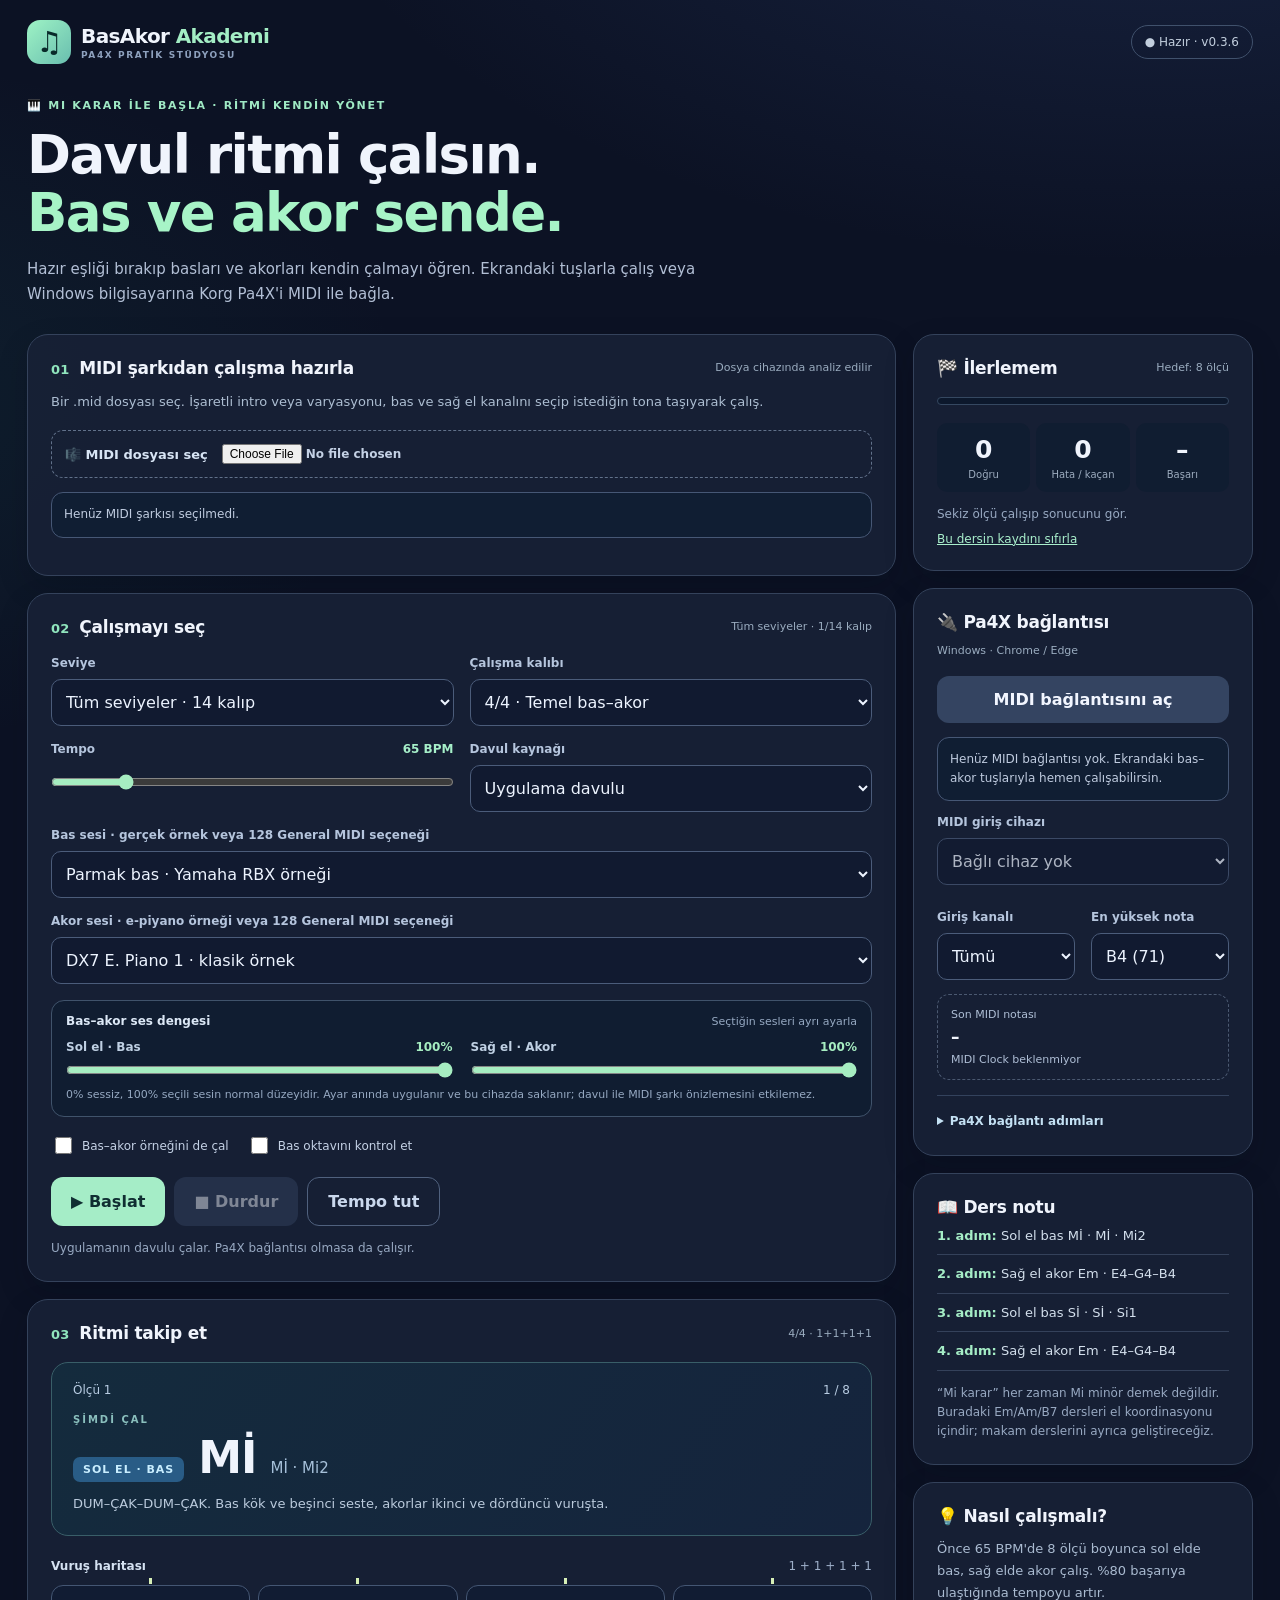
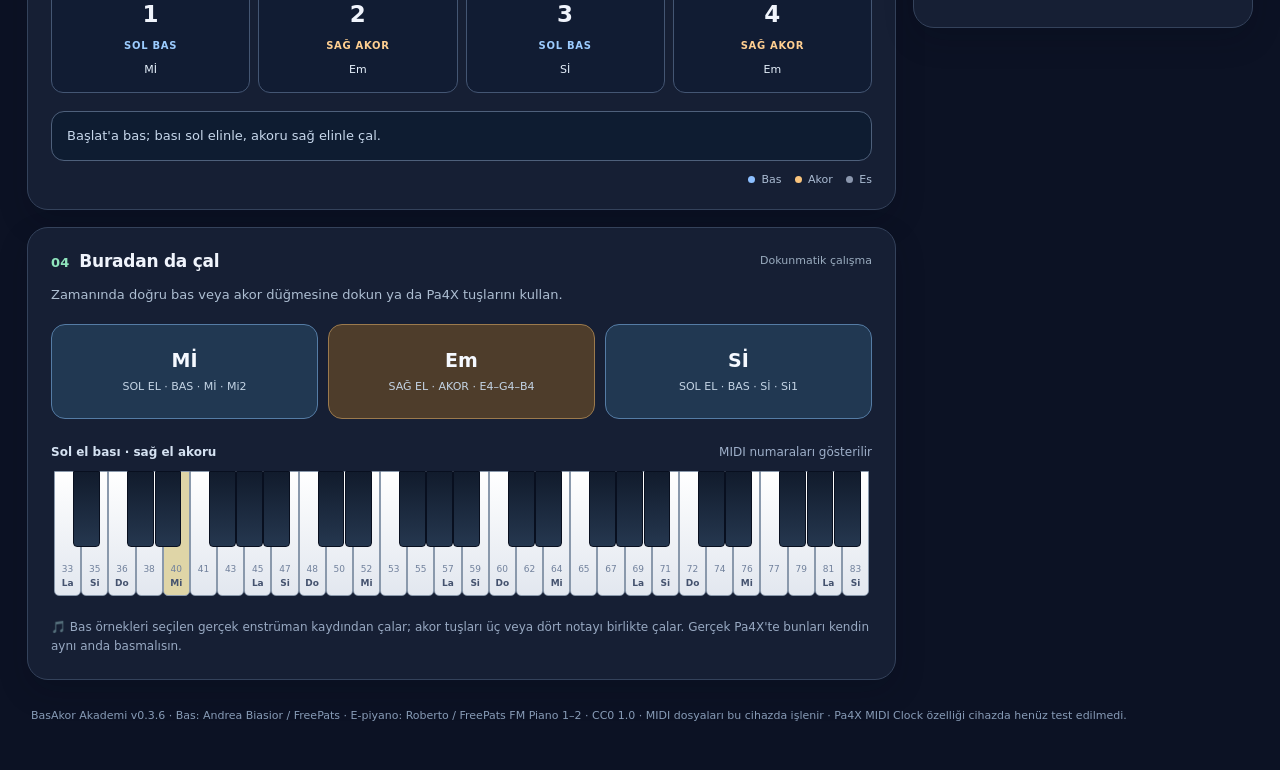
==== commit 0d45e862: "Fix section numbering: correct duplicate 01 → 02, 02 → 03, 03 → 04 Both HTML files had duplicate sec" ====
--- a/index.html
+++ b/index.html
@@ -61,7 +61,7 @@
         </div>
       </section>
       <section class="panel settings" aria-labelledby="heading-settings">
-        <div class="section-head"><h2 id="heading-settings"><span class="number">01</span> Çalışmayı seç</h2><span class="hint" id="levelTag">Başlangıç</span></div>
+        <div class="section-head"><h2 id="heading-settings"><span class="number">02</span> Çalışmayı seç</h2><span class="hint" id="levelTag">Başlangıç</span></div>
         <div class="fields">
           <label class="field" for="levelGroup"><span>Seviye</span><select id="levelGroup"><option value="beginner">Başlangıç · temel</option><option value="meters">Orta · ritim kalıpları</option><option value="chords">İleri · akor geçişleri</option><option value="all" selected>Tüm seviyeler · 14 kalıp</option></select></label>
           <label class="field" for="lesson"><span>Çalışma kalıbı</span><select id="lesson"></select></label>
@@ -84,7 +84,7 @@
       </section>
 
       <section class="panel stage" aria-labelledby="heading-stage">
-        <div class="section-head"><h2 id="heading-stage"><span class="number">02</span> Ritmi takip et</h2><span class="hint" id="meterTag">4/4 · Düz ritim</span></div>
+        <div class="section-head"><h2 id="heading-stage"><span class="number">03</span> Ritmi takip et</h2><span class="hint" id="meterTag">4/4 · Düz ritim</span></div>
         <div class="nowbox">
           <div class="nowhead"><span id="measure">Ölçü 1</span><span id="measureProgress">1 / 8</span></div>
           <div class="nextlabel">ŞİMDİ ÇAL</div>
@@ -98,7 +98,7 @@
       </section>
 
       <section class="panel pads" aria-labelledby="heading-pads">
-        <div class="section-head"><h2 id="heading-pads"><span class="number">03</span> Buradan da çal</h2><span class="hint">Dokunmatik çalışma</span></div>
+        <div class="section-head"><h2 id="heading-pads"><span class="number">04</span> Buradan da çal</h2><span class="hint">Dokunmatik çalışma</span></div>
         <p class="subtle">Zamanında doğru bas veya akor düğmesine dokun ya da Pa4X tuşlarını kullan.</p>
         <div class="padgrid" id="pads"></div>
         <div class="barhead keyboardHead"><strong>Sol el bası · sağ el akoru</strong><span>MIDI numaraları gösterilir</span></div>
@@ -137,3 +137,10 @@
 <script type="module" src="./app.mjs?v=0.3.6"></script>
 </body>
 </html>
+
+<!-- Hidden: Song structure preview (will be shown after MIDI analysis) -->
+<div id="midiStructurePreview" class="midi-structure" hidden>
+  <h3>🎵 Şarkı yapısı</h3>
+  <div id="midiSectionsList" class="sections-list"></div>
+  <div id="midiTracksInfo" class="tracks-info"></div>
+</div>
--- a/styles.css
+++ b/styles.css
@@ -55,3 +55,41 @@
 .audio-chords ol{max-height:240px;overflow:auto;padding-left:22px}
 .audio-chords li{padding:3px 0;font-variant-numeric:tabular-nums}
 @media(max-width:650px){.audio-downloads{grid-template-columns:1fr}}
+
+/* Song structure visualization */
+.midi-structure { margin: 15px 0; }
+.midi-structure h3 { margin: 0 0 12px; font-size: 14px; font-weight: 700; color: #c4d1e5; letter-spacing: 0.5px; }
+.sections-list { display: flex; flex-direction: column; gap: 8px; margin-bottom: 15px; }
+.section-item { padding: 12px; background: #101d31; border: 1px solid #354860; border-radius: 10px; cursor: pointer; transition: all 0.2s; }
+.section-item:hover { border-color: #9be4bc; background: #131f36; }
+.section-item.selected { border-color: #a6edc1; background: #1a2d3e; box-shadow: inset 0 0 0 1px #9be4bc; }
+.section-header { display: flex; justify-content: space-between; align-items: baseline; gap: 10px; color: #d8e5f5; font-size: 12px; margin-bottom: 6px; }
+.section-header strong { font-size: 13px; font-weight: 700; color: #e5f4ff; }
+.section-time { color: #9aacbf; font-size: 11px; }
+.section-meta { display: flex; gap: 12px; font-size: 11px; color: #8a9cb5; }
+.measures { padding: 2px 6px; background: #0d1a2d; border-radius: 4px; }
+.tempo { padding: 2px 6px; background: #0d1a2d; border-radius: 4px; }
+
+/* Track analysis display */
+.tracks-info { display: grid; gap: 10px; }
+.track-role { padding: 12px; border-radius: 10px; border: 1px solid #445673; }
+.bass-track { background: rgba(140, 191, 255, 0.08); border-color: #4a6b9e; }
+.chord-track { background: rgba(249, 196, 125, 0.08); border-color: #9e7649; }
+.drums-track { background: rgba(107, 114, 148, 0.08); border-color: #3f4a62; }
+.track-role h4 { margin: 0 0 8px; font-size: 12px; font-weight: 700; letter-spacing: 0.5px; }
+.bass-track h4 { color: #9cccff; }
+.chord-track h4 { color: #ffcf91; }
+.drums-track h4 { color: #9aacbf; }
+.track-detail { display: flex; flex-direction: column; gap: 4px; font-size: 11px; color: #b8c9dc; }
+.track-detail span { display: flex; justify-content: space-between; gap: 8px; }
+.channel { font-weight: 600; }
+.instrument { color: #a6c0d9; font-style: italic; }
+.range { color: #8a9cb5; }
+.count { color: #8a9cb5; font-variant-numeric: tabular-nums; }
+.status { color: #a4f7c7; }
+
+@media(max-width: 650px) {
+  .section-header { flex-direction: column; align-items: flex-start; }
+  .track-role { padding: 10px; }
+  .track-detail { font-size: 10px; }
+}
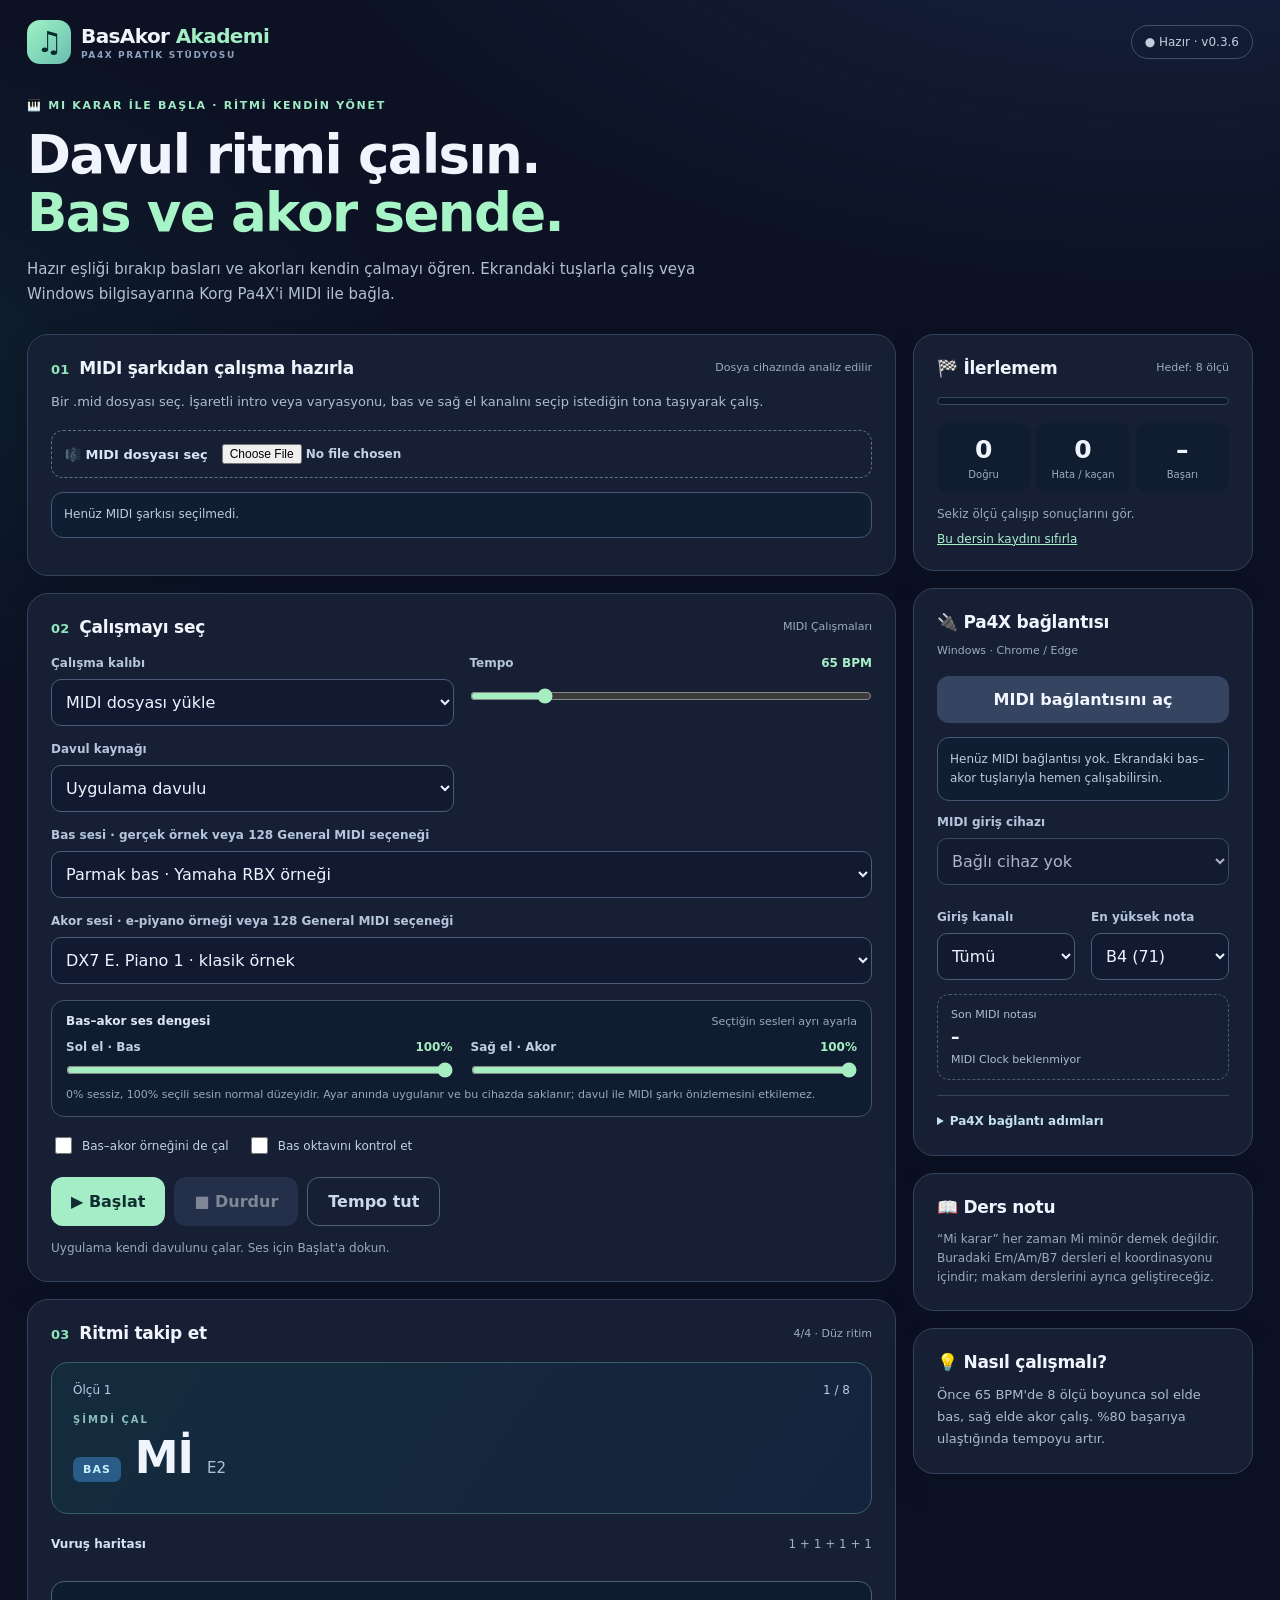
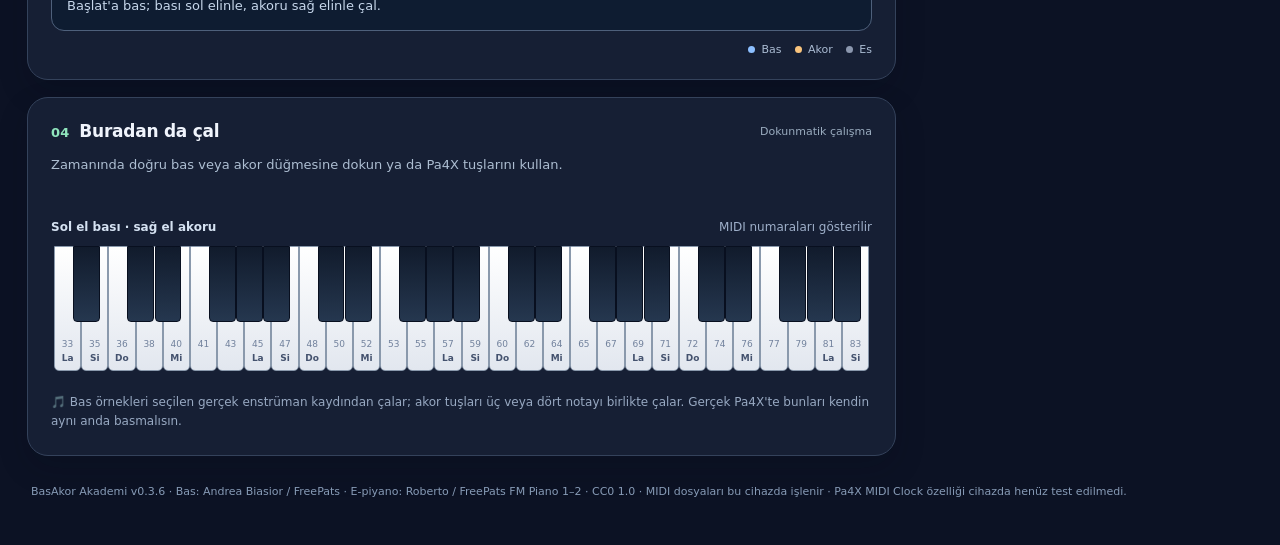
==== commit e81fe8c6: "Uygulamayı sadece MIDI çalışmalarına ayarla ve demo seçeneğini etkinleştir - Hardcoded non-MIDI ders" ====
--- a/index.html
+++ b/index.html
@@ -61,12 +61,11 @@
         </div>
       </section>
       <section class="panel settings" aria-labelledby="heading-settings">
-        <div class="section-head"><h2 id="heading-settings"><span class="number">02</span> Çalışmayı seç</h2><span class="hint" id="levelTag">Başlangıç</span></div>
+        <div class="section-head"><h2 id="heading-settings"><span class="number">02</span> Çalışmayı seç</h2><span class="hint" id="levelTag">MIDI Çalışmaları</span></div>
         <div class="fields">
-          <label class="field" for="levelGroup"><span>Seviye</span><select id="levelGroup"><option value="beginner">Başlangıç · temel</option><option value="meters">Orta · ritim kalıpları</option><option value="chords">İleri · akor geçişleri</option><option value="all" selected>Tüm seviyeler · 14 kalıp</option></select></label>
-          <label class="field" for="lesson"><span>Çalışma kalıbı</span><select id="lesson"></select></label>
+          <label class="field" for="lesson"><span>Çalışma kalıbı</span><select id="lesson"><option value="">MIDI dosyası yükle</option></select></label>
           <div class="field"><label for="bpm"><span>Tempo <strong id="tempoValue">65 BPM</strong></span></label><input type="range" id="bpm" min="45" max="160" step="1" value="65"></div>
-          <label class="field" for="sync"><span>Davul kaynağı</span><select id="sync"><option value="app">Uygulama davulu</option><option value="clock">Pa4X davulu · MIDI Clock</option></select></label>
+          <label class="field" for="sync"><span>Davul kaynağı</span><select id="sync"><option value="app">Uygulama davulu</option><option value="clock">Pa4X davulu · MIDI Clock (MIDI çalışmasında)</option></select></label>
           <label class="field wide" for="bassTone"><span>Bas sesi · gerçek örnek veya 128 General MIDI seçeneği</span><select id="bassTone"><option value="finger">Parmak bas · Yamaha RBX örneği</option><option value="pick">Penayla bas · Yamaha RBX örneği</option></select></label>
           <label class="field wide" for="epianoTone"><span>Akor sesi · e-piyano örneği veya 128 General MIDI seçeneği</span><select id="epianoTone"><option value="ep1">DX7 E. Piano 1 · klasik örnek</option><option value="ep2">DX7 e-piyano · parlak örnek</option></select></label>
           <div class="volume-balance wide" role="group" aria-labelledby="volumeBalanceTitle">
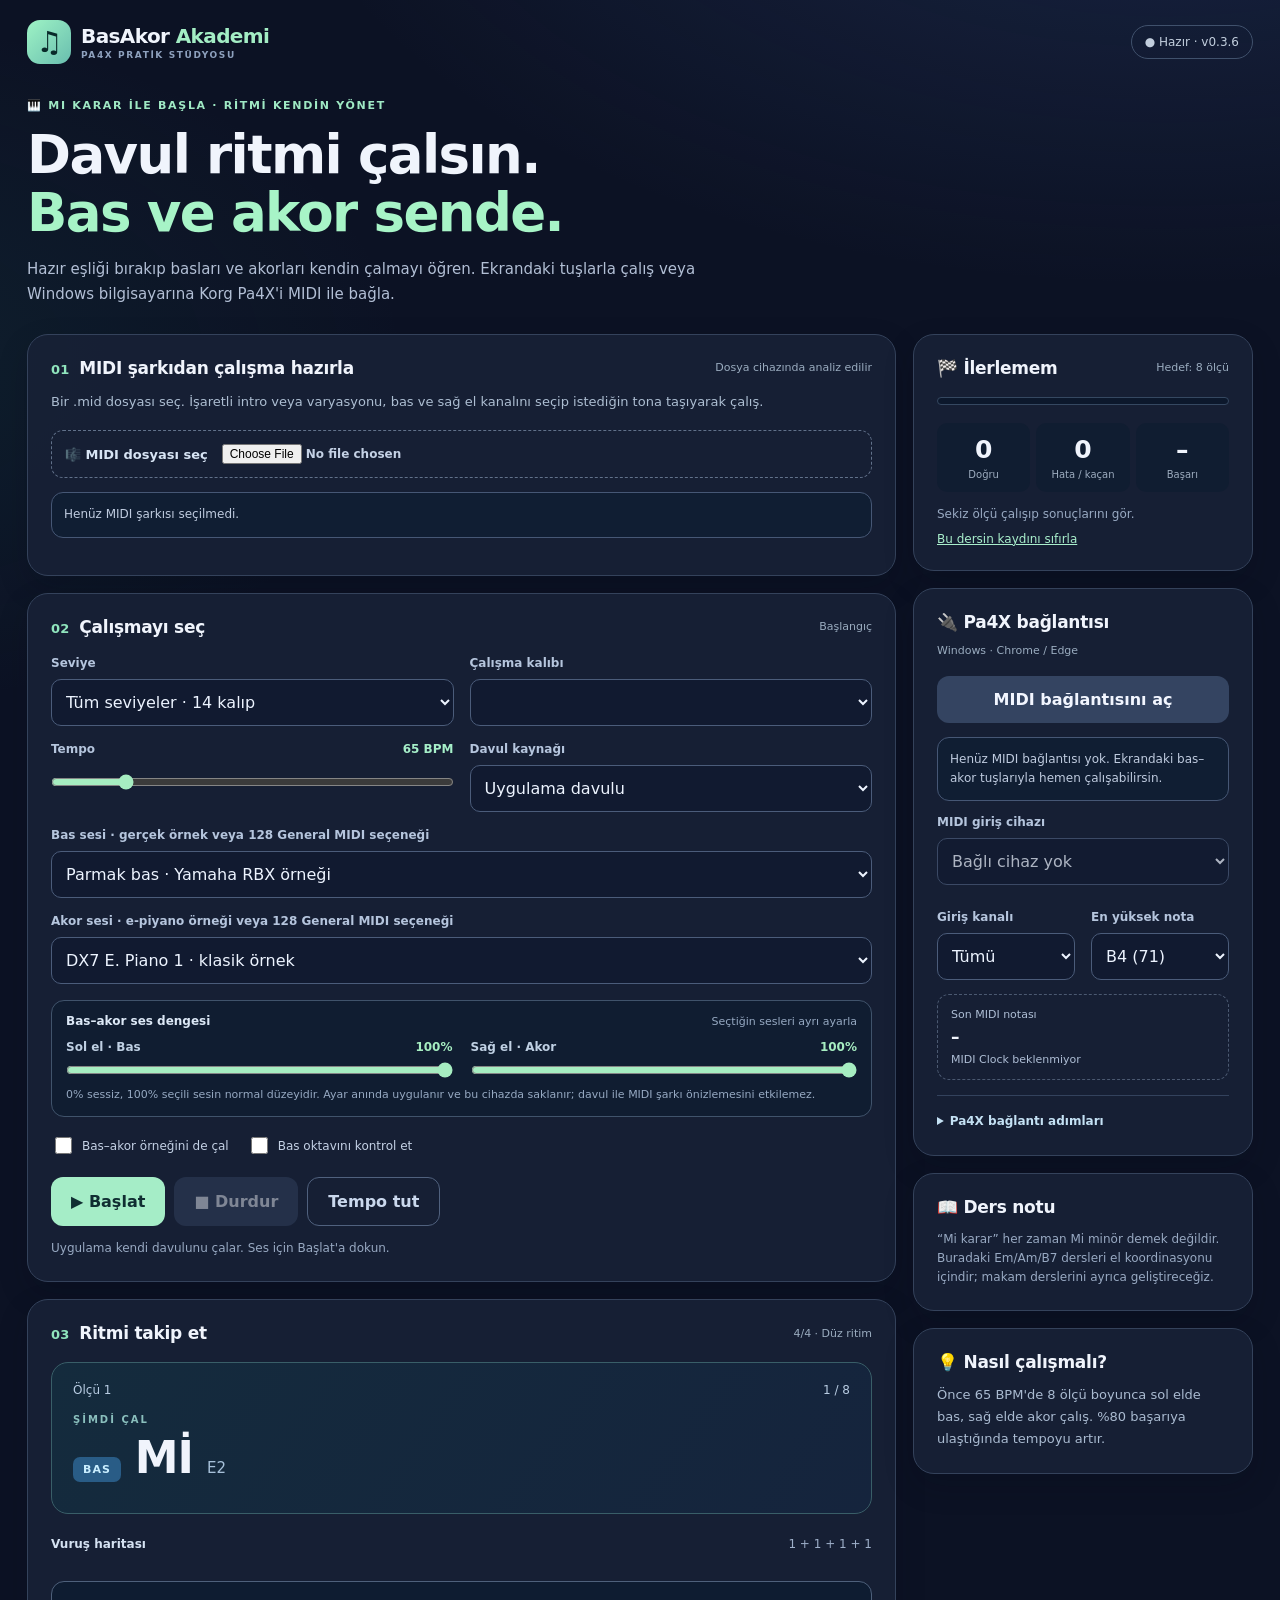
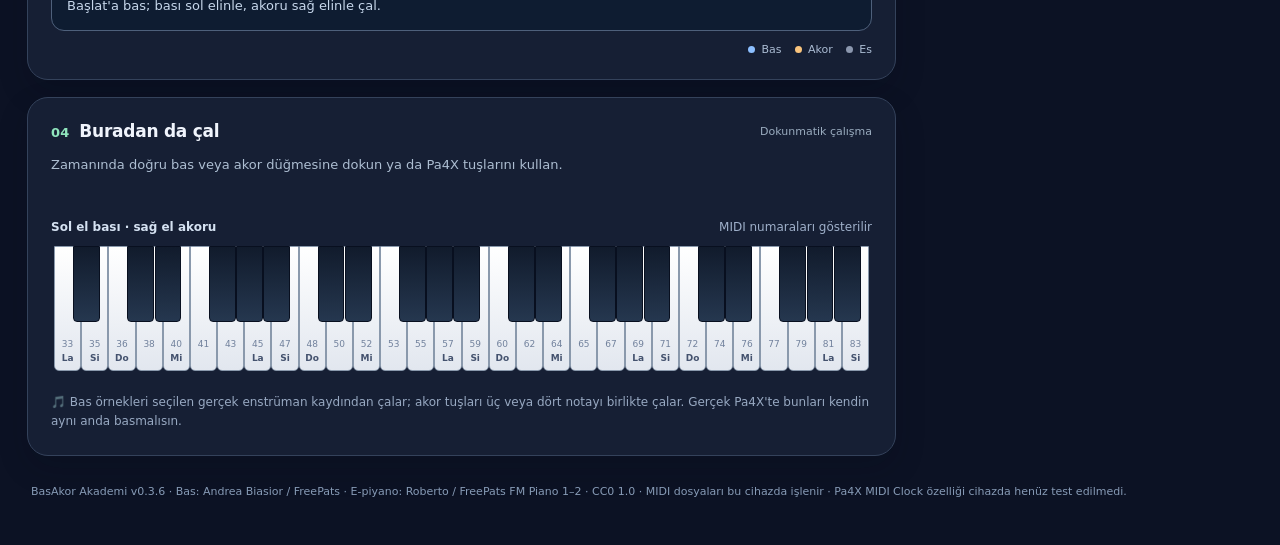
==== commit 8efa46bc: "Hide lesson-only fields when using MIDI lessons Hide Seviye, Çalışma kalıbı, Davul kaynağı, Bas sesi" ====
--- a/index.html
+++ b/index.html
@@ -61,13 +61,14 @@
         </div>
       </section>
       <section class="panel settings" aria-labelledby="heading-settings">
-        <div class="section-head"><h2 id="heading-settings"><span class="number">02</span> Çalışmayı seç</h2><span class="hint" id="levelTag">MIDI Çalışmaları</span></div>
-        <div class="fields">
-          <label class="field" for="lesson"><span>Çalışma kalıbı</span><select id="lesson"><option value="">MIDI dosyası yükle</option></select></label>
+        <div class="section-head"><h2 id="heading-settings"><span class="number">02</span> Çalışmayı seç</h2><span class="hint" id="levelTag">Başlangıç</span></div>
+        <div class="fields" id="lessonFields">
+          <label class="field" id="levelGroupField" for="levelGroup"><span>Seviye</span><select id="levelGroup"><option value="beginner">Başlangıç · temel</option><option value="meters">Orta · ritim kalıpları</option><option value="chords">İleri · akor geçişleri</option><option value="all" selected>Tüm seviyeler · 14 kalıp</option></select></label>
+          <label class="field" id="lessonField" for="lesson"><span>Çalışma kalıbı</span><select id="lesson"></select></label>
           <div class="field"><label for="bpm"><span>Tempo <strong id="tempoValue">65 BPM</strong></span></label><input type="range" id="bpm" min="45" max="160" step="1" value="65"></div>
-          <label class="field" for="sync"><span>Davul kaynağı</span><select id="sync"><option value="app">Uygulama davulu</option><option value="clock">Pa4X davulu · MIDI Clock (MIDI çalışmasında)</option></select></label>
-          <label class="field wide" for="bassTone"><span>Bas sesi · gerçek örnek veya 128 General MIDI seçeneği</span><select id="bassTone"><option value="finger">Parmak bas · Yamaha RBX örneği</option><option value="pick">Penayla bas · Yamaha RBX örneği</option></select></label>
-          <label class="field wide" for="epianoTone"><span>Akor sesi · e-piyano örneği veya 128 General MIDI seçeneği</span><select id="epianoTone"><option value="ep1">DX7 E. Piano 1 · klasik örnek</option><option value="ep2">DX7 e-piyano · parlak örnek</option></select></label>
+          <label class="field" id="syncField" for="sync"><span>Davul kaynağı</span><select id="sync"><option value="app">Uygulama davulu</option><option value="clock">Pa4X davulu · MIDI Clock</option></select></label>
+          <label class="field wide" id="bassToneField" for="bassTone"><span>Bas sesi · gerçek örnek veya 128 General MIDI seçeneği</span><select id="bassTone"><option value="finger">Parmak bas · Yamaha RBX örneği</option><option value="pick">Penayla bas · Yamaha RBX örneği</option></select></label>
+          <label class="field wide" id="epianoToneField" for="epianoTone"><span>Akor sesi · e-piyano örneği veya 128 General MIDI seçeneği</span><select id="epianoTone"><option value="ep1">DX7 E. Piano 1 · klasik örnek</option><option value="ep2">DX7 e-piyano · parlak örnek</option></select></label>
           <div class="volume-balance wide" role="group" aria-labelledby="volumeBalanceTitle">
             <div class="volume-balance-title"><strong id="volumeBalanceTitle">Bas–akor ses dengesi</strong><span>Seçtiğin sesleri ayrı ayarla</span></div>
             <div class="volume-balance-controls">
--- a/styles.css
+++ b/styles.css
@@ -48,6 +48,11 @@
 .audio-progress-head span{color:#a6edc1;font-variant-numeric:tabular-nums}
 .audio-progress progress{width:100%;height:12px;accent-color:#a6edc1}
 .audio-summary{padding:13px;border:1px solid #557963;border-radius:12px;background:#10251f;color:#c8f1d6;font-size:13px;line-height:1.6;margin-bottom:12px}
+#levelGroupField[data-hidden],.fields[data-midi] #levelGroupField,
+#lessonField[data-hidden],.fields[data-midi] #lessonField,
+#syncField[data-hidden],.fields[data-midi] #syncField,
+#bassToneField[data-hidden],.fields[data-midi] #bassToneField,
+#epianoToneField[data-hidden],.fields[data-midi] #epianoToneField{display:none}
 .audio-downloads{display:grid;grid-template-columns:repeat(2,minmax(0,1fr));gap:8px;margin-top:12px}
 .audio-download{display:flex;align-items:center;justify-content:center;min-height:40px;padding:9px 11px;border:1px solid #50617e;border-radius:10px;background:#111d32;color:#d5e6f7;text-align:center;text-decoration:none;font-size:12px;font-weight:700}
 .audio-download:hover{border-color:#9be4bc;color:#a6edc1}
